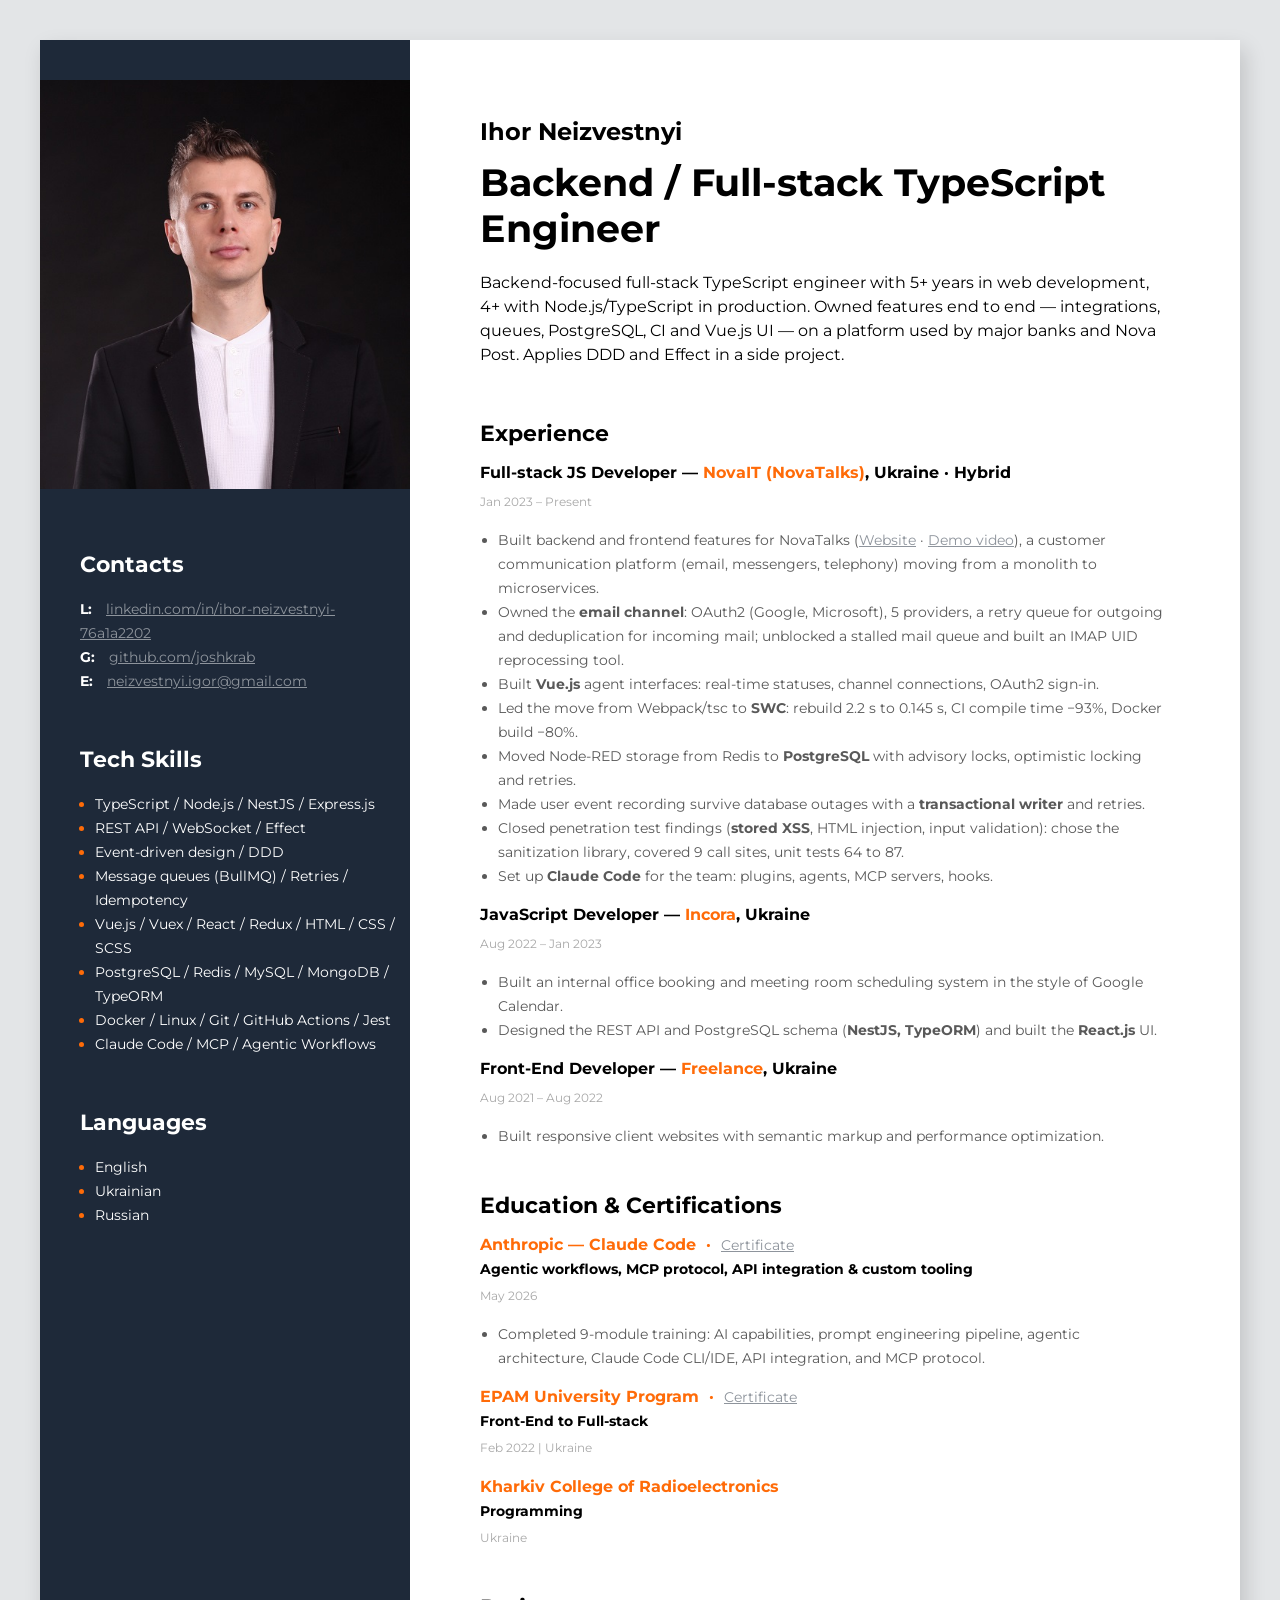
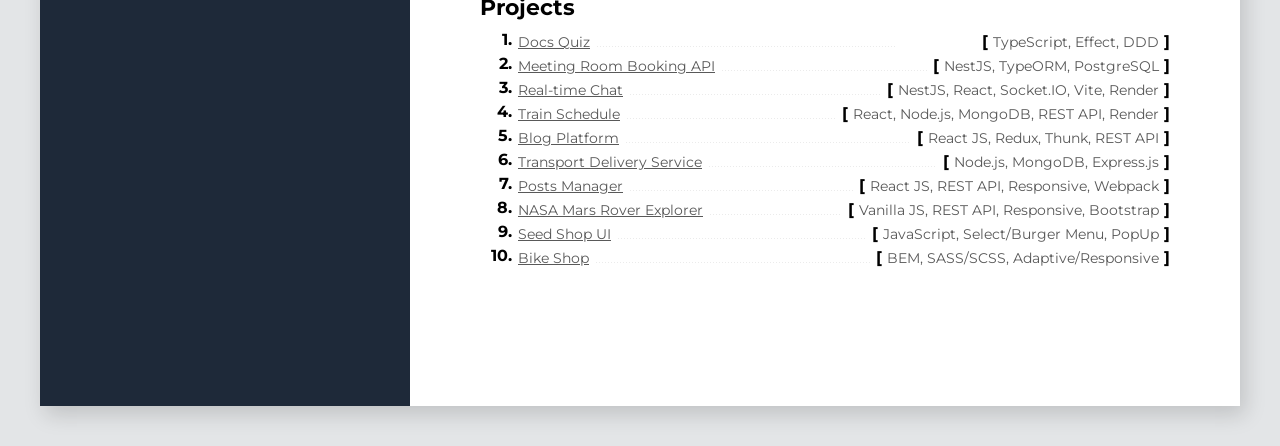
==== index.html @ ac659b7c "nov26" ====
<!DOCTYPE html>
<html lang="en">

<head>
  <meta http-equiv="Permissions-Policy" content="interest-cohort=()" />
  <meta charset="UTF-8" />
  <meta name="viewport" content="width=device-width, initial-scale=1.0" />
  <title>Ihor_Neizvestnyi_CV</title>
  <link rel="stylesheet" href="./css/style.css" />
  <link href="https://fonts.googleapis.com/css2?family=Montserrat:wght@400;700&display=swap" rel="stylesheet" />
</head>

<body>
  <!-- Main container -->
  <div class="wrapper">
    <aside class="sidebar">
      <img src="./img/03.JPG" alt="My Photo" class="photo" />

      <!-- Contacts container -->
      <div class="contacts">
        <h3 class="contacts-title">Contacts</h3>
        <div>
          <span class="contacts-letters">L:</span>
          <a target="_blank" class="contacts-link"
            href="https://www.linkedin.com/in/ihor-neizvestnyi-76a1a2202/">linkedin.com/in/ihor-neizvestnyi-76a1a2202</a>
        </div>
        <div>
          <span class="contacts-letters">G:</span>
          <a target="_blank" class="contacts-link" href="https://github.com/joshkrab">github.com/joshkrab</a>
        </div>
        <div>
          <span class="contacts-letters">E:</span>
          <a target="_blank" class="contacts-link"
            href="mailto:neizvestnyi.igor@gmail.com">neizvestnyi.igor@gmail.com</a>
        </div>
      </div>

      <!-- Tech skills container (screen). Keep in sync with .print-skills below -->
      <div class="tech-skills">
        <h3 class="tech-skills-title">Tech Skills</h3>

        <ul class="tech-skills-list">
          <li class="tech-skills-item">
            <span class="tech-skills-words">TypeScript / Node.js / NestJS / Express.js</span>
          </li>

          <li class="tech-skills-item">
            <span class="tech-skills-words">REST API / WebSocket / Effect</span>
          </li>

          <li class="tech-skills-item">
            <span class="tech-skills-words">Event-driven design / DDD</span>
          </li>

          <li class="tech-skills-item">
            <span class="tech-skills-words">Message queues (BullMQ) / Retries / Idempotency</span>
          </li>

          <li class="tech-skills-item">
            <span class="tech-skills-words">Vue.js / Vuex / React / Redux / HTML / CSS / SCSS</span>
          </li>

          <li class="tech-skills-item">
            <span class="tech-skills-words">PostgreSQL / Redis / MySQL / MongoDB / TypeORM</span>
          </li>

          <li class="tech-skills-item">
            <span class="tech-skills-words">Docker / Linux / Git / GitHub Actions / Jest</span>
          </li>

          <li class="tech-skills-item">
            <span class="tech-skills-words">Claude Code / MCP / Agentic Workflows</span>
          </li>

        </ul>
      </div>

      <!-- Languages container -->
      <div class="soft-skills languages">
        <h3 class="soft-skills-title">Languages</h3>
        <ul>
          <li class="soft-skills-item">
            <span class="soft-skills-words">English</span>
          </li>

          <li class="soft-skills-item">
            <span class="soft-skills-words">Ukrainian</span>
          </li>

          <li class="soft-skills-item">
            <span class="soft-skills-words">Russian</span>
          </li>
        </ul>
      </div>
    </aside>

    <!-- About me container -->
    <div class="about-me">
      <!-- Main info -->
      <div class="info-conteiner">
        <h1 class="profession">Ihor Neizvestnyi</h1>
        <h2 class="name">Backend / Full-stack TypeScript Engineer</h2>

        <p class="description">
          Backend-focused full-stack TypeScript engineer with 5+ years in web development, 4+ with Node.js/TypeScript in production. Owned
          features end to end — integrations, queues, PostgreSQL, CI and Vue.js UI — on a platform used by major banks
          and Nova Post. Applies DDD and Effect in a side project.
        </p>
      </div>

      <!-- Skills: shown only in print/PDF. Keep in sync with sidebar Tech Skills -->
      <div class="print-skills">
        <h3 class="about-me-title">Skills</h3>
        <ul>
          <li><b>Backend:</b> TypeScript, Node.js, NestJS, Express.js, REST API, WebSocket, Effect</li>
          <li><b>Architecture:</b> event-driven design, message queues (BullMQ), retries, idempotency, DDD</li>
          <li><b>Frontend:</b> Vue.js, Vuex, React, Redux, HTML, CSS/SCSS</li>
          <li><b>Data:</b> PostgreSQL, Redis, MySQL, MongoDB, TypeORM</li>
          <li><b>DevOps &amp; Testing:</b> Docker, Linux, Git, GitHub Actions, Jest</li>
          <li><b>AI:</b> Claude Code, MCP, agentic workflows</li>
        </ul>
      </div>

      <!-- Work Experience -->
      <div class="experience-container">
        <h3 class="about-me-title">Experience</h3>

        <!-- NovaIT -->
        <div>
          <h4 class="profession-title">
            Full-stack JS Developer —
            <span class="prof-company">NovaIT (NovaTalks)</span>, Ukraine · Hybrid
          </h4>
          <span class="profession-time">Jan 2023 – Present</span>
          <ul class="profession-duties">
            <li class="profession-duties-item">
              Built backend and frontend features for NovaTalks
              (<a target="_blank" class="contacts-link" href="https://novatalks.com.ua/en/">Website</a> ·
              <a target="_blank" class="contacts-link" href="https://www.youtube.com/watch?v=xKpagvqNohA">Demo video</a>),
              a customer communication platform (email, messengers, telephony) moving from a monolith to microservices.
            </li>
            <li class="profession-duties-item">
              Owned the <b>email channel</b>: OAuth2 (Google, Microsoft), 5 providers, a retry queue for outgoing and deduplication for incoming mail; unblocked a stalled mail queue and built an IMAP UID reprocessing tool.
            </li>
            <li class="profession-duties-item">
              Built <b>Vue.js</b> agent interfaces: real-time statuses, channel connections, OAuth2 sign-in.
            </li>
            <li class="profession-duties-item">
              Led the move from Webpack/tsc to <b>SWC</b>: rebuild 2.2 s to 0.145 s, CI compile time −93%, Docker build −80%.
            </li>
            <li class="profession-duties-item">
              Moved Node-RED storage from Redis to <b>PostgreSQL</b> with advisory locks, optimistic locking and retries.
            </li>
            <li class="profession-duties-item">
              Made user event recording survive database outages with a <b>transactional writer</b> and retries.
            </li>
            <li class="profession-duties-item">
              Closed penetration test findings (<b>stored XSS</b>, HTML injection, input validation): chose the sanitization library, covered 9 call sites, unit tests 64 to 87.
            </li>
            <li class="profession-duties-item">
              Set up <b>Claude Code</b> for the team: plugins, agents, MCP servers, hooks.
            </li>
          </ul>
        </div>

        <!-- Incora -->
        <div>
          <h4 class="profession-title">
            JavaScript Developer —
            <span class="prof-company">Incora</span>, Ukraine
          </h4>
          <span class="profession-time">Aug 2022 – Jan 2023</span>
          <ul class="profession-duties">
            <li class="profession-duties-item">
              Built an internal office booking and meeting room scheduling system in the style of Google Calendar.
            </li>
            <li class="profession-duties-item">
              Designed the REST API and PostgreSQL schema (<b>NestJS, TypeORM</b>) and built the <b>React.js</b> UI.
            </li>
          </ul>
        </div>

        <!-- Freelance -->
        <div>
          <h4 class="profession-title">
            Front-End Developer —
            <span class="prof-company">Freelance</span>, Ukraine
          </h4>
          <span class="profession-time">Aug 2021 – Aug 2022</span>
          <ul class="profession-duties">
            <li class="profession-duties-item">
              Built responsive client websites with semantic markup and performance optimization.
            </li>
          </ul>
        </div>
      </div>

      <!-- Education -->
      <div class="education-container">
        <h3 class="about-me-title ed-title">Education & Certifications</h3>

        <div class="edu-entry">
        <p class="university">
          Anthropic — Claude Code &nbsp;·&nbsp;
          <a target="_blank" class="contacts-link" href="https://verify.skilljar.com/c/oodo7kr6558k">Certificate</a>
        </p>
        <p class="study-profession">Agentic workflows, MCP protocol, API integration & custom tooling</p>
        <span class="profession-time">May 2026</span>
        <ul class="profession-duties">
          <li class="profession-duties-item">
            Completed 9-module training: AI capabilities, prompt engineering pipeline, agentic architecture, Claude
            Code
            CLI/IDE, API integration, and MCP protocol.
          </li>
        </ul>
        </div>

        <div class="edu-entry">
        <p class="university">
          EPAM University Program &nbsp;·&nbsp;
          <a target="_blank" class="contacts-link"
            href="https://www.linkedin.com/in/ihor-neizvestnyi-76a1a2202/overlay/Education/786078848/treasury/?profileId=ACoAADOkJ8IBAlka952sf1YDm9G2X_8VX7Xbnp8">Certificate</a>
        </p>
        <p class="study-profession">Front-End to Full-stack</p>
        <span class="profession-time">Feb 2022
          <span class="profession-divider">|</span> Ukraine
        </span>
        </div>

        <div class="edu-entry">
        <p class="university">Kharkiv College of Radioelectronics</p>
        <p class="study-profession">Programming</p>
        <span class="profession-time">Ukraine</span>
        </div>
      </div>

      <!-- Projects container -->
      <div class="projects-container">
        <h3 class="about-me-title">Projects</h3>
        <ol>

          <!-- Site + PDF -->
          <li class="projects-item">
            <a target="_blank" class="projects-link" href="https://gitlab.com/satorio/public/quiz">Docs Quiz</a>
            <span class="dots">....................................................................................................</span>
            <span>
              <b>[</b>
              <span class="tech-name">TypeScript, Effect, DDD</span>
              <b>]</b>
            </span>
          </li>

          <li class="projects-item">
            <a target="_blank" class="projects-link" href="https://github.com/joshkrab/nest-typeorm-pg">Meeting Room Booking API</a>
            <span class="dots">....................................................................................................</span>
            <span>
              <b>[</b>
              <span class="tech-name">NestJS, TypeORM, PostgreSQL</span>
              <b>]</b>
            </span>
          </li>

          <li class="projects-item">
            <a target="_blank" class="projects-link" href="https://joshkrab.github.io/ws-client/">Real-time Chat</a>
            <span class="dots">....................................................................................................</span>
            <span>
              <b>[</b>
              <span class="tech-name">NestJS, React, Socket.IO, Vite, Render</span>
              <b>]</b>
            </span>
          </li>

          <li class="projects-item">
            <a target="_blank" class="projects-link" href="https://joshkrab.github.io/trains-client/">Train Schedule</a>
            <span class="dots">....................................................................................................</span>
            <span>
              <b>[</b>
              <span class="tech-name">React, Node.js, MongoDB, REST API, Render</span>
              <b>]</b>
            </span>
          </li>

          <li class="projects-item">
            <a target="_blank" class="projects-link" href="https://joshkrab.github.io/incora-test">Blog Platform</a>
            <span class="dots">....................................................................................................</span>
            <span>
              <b>[</b>
              <span class="tech-name">React JS, Redux, Thunk, REST API</span>
              <b>]</b>
            </span>
          </li>

          <!-- Site only: class "screen-only" hides an item in PDF -->
          <li class="projects-item screen-only">
            <a target="_blank" class="projects-link" href="https://gitlab.com/neizvestnyi.igor/nodejs_hw2.git">Transport Delivery Service</a>
            <span class="dots">....................................................................................................</span>
            <span>
              <b>[</b>
              <span class="tech-name">Node.js, MongoDB, Express.js</span>
              <b>]</b>
            </span>
          </li>

          <li class="projects-item screen-only">
            <a target="_blank" class="projects-link" href="https://joshkrab.github.io/react-components/">Posts Manager</a>
            <span class="dots">....................................................................................................</span>
            <span>
              <b>[</b>
              <span class="tech-name">React JS, REST API, Responsive, Webpack</span>
              <b>]</b>
            </span>
          </li>

          <li class="projects-item screen-only">
            <a target="_blank" class="projects-link" href="https://joshkrab.github.io/test_softwarenetic/">NASA Mars Rover Explorer</a>
            <span class="dots">....................................................................................................</span>
            <span>
              <b>[</b>
              <span class="tech-name">Vanilla JS, REST API, Responsive, Bootstrap</span>
              <b>]</b>
            </span>
          </li>

          <li class="projects-item screen-only">
            <a target="_blank" class="projects-link" href="https://joshkrab.github.io/test_sb/">Seed Shop UI</a>
            <span class="dots">....................................................................................................</span>
            <span>
              <b>[</b>
              <span class="tech-name">JavaScript, Select/Burger Menu, PopUp</span>
              <b>]</b>
            </span>
          </li>

          <li class="projects-item screen-only">
            <a target="_blank" class="projects-link" href="https://joshkrab.github.io/Responsive-adaptive/">Bike Shop</a>
            <span class="dots">....................................................................................................</span>
            <span>
              <b>[</b>
              <span class="tech-name">BEM, SASS/SCSS, Adaptive/Responsive</span>
              <b>]</b>
            </span>
          </li>

          <!-- Hidden: remove the comment around an item to show it -->
          <!-- <li class="projects-item">
            <a target="_blank" class="projects-link" href="https://joshkrab.github.io/deposit/">Deposit Calculator</a>
            <span class="dots">....................................................................................................</span>
            <span>
              <b>[</b>
              <span class="tech-name">JavaScript, ES6+</span>
              <b>]</b>
            </span>
          </li> -->
          <!-- <li class="projects-item">
            <a target="_blank" class="projects-link" href="https://joshkrab.github.io/rockPaperScissors/">Rock Paper Scissors Game</a>
            <span class="dots">....................................................................................................</span>
            <span>
              <b>[</b>
              <span class="tech-name">JavaScript, ES6+</span>
              <b>]</b>
            </span>
          </li> -->
          <!-- <li class="projects-item">
            <a target="_blank" class="projects-link" href="https://joshkrab.github.io/BEM-Prepros-Scss/">Creative Agency Website</a>
            <span class="dots">....................................................................................................</span>
            <span>
              <b>[</b>
              <span class="tech-name">BEM, SASS/SCSS, jQuery</span>
              <b>]</b>
            </span>
          </li> -->
          <!-- <li class="projects-item">
            <a target="_blank" class="projects-link" href="https://joshkrab.github.io/Store-html-css/">Online Store Layout</a>
            <span class="dots">....................................................................................................</span>
            <span>
              <b>[</b>
              <span class="tech-name">HTML5, CSS3</span>
              <b>]</b>
            </span>
          </li> -->
          <!-- <li class="projects-item">
            <a target="_blank" class="projects-link" href="https://joshkrab.github.io/Video-Audio/">Video &amp; Audio Player</a>
            <span class="dots">....................................................................................................</span>
            <span>
              <b>[</b>
              <span class="tech-name">HTML5 Video &amp; Audio API</span>
              <b>]</b>
            </span>
          </li> -->
          <!-- <li class="projects-item">
            <a target="_blank" class="projects-link" href="https://joshkrab.github.io/Grid-only/">CSS Grid Layout</a>
            <span class="dots">....................................................................................................</span>
            <span>
              <b>[</b>
              <span class="tech-name">CSS Grid</span>
              <b>]</b>
            </span>
          </li> -->
        </ol>
      </div>

    </div>
  </div>
</body>

</html>
---- css/style.css ----
* {
  padding: 0;
  margin: 0;
  box-sizing: border-box;
}

body {
  background: #e3e5e7;
  padding-top: 40px;
  padding-bottom: 40px;
  padding-left: 20px;
  padding-right: 20px;
  font-family: Montserrat;
}

.wrapper {
  background: #ffffff;
  display: flex;
  max-width: 1200px;
  margin: 0 auto;
  box-shadow: 5px 9px 20px rgba(0, 0, 0, 0.15);
}

.sidebar {
  background: #1e2939;
  width: 370px;
  padding-top: 40px;
  padding-bottom: 40px;
}

.photo {
  width: 370px;
}

.about-me {
  padding-left: 70px;
  padding-right: 70px;
  padding-top: 80px;
  padding-bottom: 90px;
}

.contacts {
  margin-left: 40px;
  margin-right: 40px;
  margin-top: 60px;
}

.contacts-title {
  font-size: 22px;
  font-weight: 700;
  line-height: 24px;
  color: #ffffff;
  margin-bottom: 20px;
}

.contacts-link {
  font-size: 14px;
  font-weight: 400;
  line-height: 24px;
  color: #8e949c;
}

.contacts-link:hover {
  color: rgb(255, 107, 8, 0.7);
}

.contacts-letters {
  font-size: 14px;
  font-weight: 700;
  line-height: 24px;
  color: #ffffff;
  margin-right: 10px;
}

.tech-skills-title {
  font-size: 22px;
  font-weight: 700;
  line-height: 24px;
  color: #fff;
  margin-bottom: 20px;
}

.tech-skills {
  margin-top: 55px;
  margin-left: 40px;
}

.tech-skills-list {
  font-size: 14px;
}

.tech-skills-item {
  font-size: 14px;
  font-weight: 400;
  line-height: 24px;
  color: #ff6b08;
  margin-left: 15px;
}

.tech-skills-words {
  color: #fff;
}

.soft-skills {
  margin-top: 55px;
  margin-left: 40px;
}

.soft-skills-title {
  font-size: 22px;
  font-weight: 700;
  line-height: 24px;
  color: #fff;
  margin-bottom: 20px;
}

.soft-skills-item {
  font-size: 14px;
  font-weight: 400;
  line-height: 24px;
  color: #ff6b08;
  margin-left: 15px;
}

.soft-skills-words {
  color: #fff;
}

.profession {
  font-size: 1.5em;
  font-weight: 700;
  font-style: normal;
  letter-spacing: normal;
  line-height: 24px;
}

.name {
  font-size: 38px;
  font-weight: 700;
  font-style: normal;
  letter-spacing: normal;
  line-height: 1.2;
  margin: 16px 0 20px;
}

.description {
  font-size: 16px;
  font-weight: 400;
  font-style: normal;
  letter-spacing: normal;
  line-height: 24px;
}

.info-conteiner {
  margin-bottom: 55px;
}

.about-me-title {
  font-size: 22px;
  font-weight: 700;
  font-style: normal;
  letter-spacing: normal;
  line-height: 24px;
  margin-bottom: 10px;
}

.projects-link {
  color: #595959;
  font-size: 14px;
  font-weight: 400;
  font-style: normal;
  letter-spacing: normal;
  line-height: 24px;
}

.projects-link:hover {
  color: #ff6b08;
}

.tech-name {
  color: #595959;
  font-size: 14px;
  font-weight: 400;
  font-style: normal;
  letter-spacing: normal;
  line-height: 24px;
}

.dots {
  color: #d6d6d6;
  font-weight: 100;
}

.projects-item {
  font-weight: 700;
  margin-left: 18px;
}

.projects-container {
  margin-bottom: 46px;
  /* padding: 0px 0px 0px 14px; */
}

.projects-container ol {
  padding: 0px 0px 0px 20px;
}

/* Опыт работы */
.profession-title {
  font-size: 16px;
  font-weight: 700;
  font-style: normal;
  letter-spacing: normal;
  line-height: 24px;
  margin-top: 15px;
  margin-bottom: 5px;
}

.prof-company {
  color: #ff6b08;
}

.profession-time {
  color: #a8a8a8;
  font-size: 12px;
  font-weight: 400;
  font-style: normal;
  letter-spacing: normal;
  line-height: 24px;
  margin-bottom: 14px;
}

.profession-divider {
  color: #a8a8a8;
}

.profession-duties {
  margin-top: 14px;
  padding: 0px 0px 0px 18px;
}

.profession-duties-item {
  color: #595959;
  font-size: 14px;
  font-weight: 400;
  font-style: normal;
  letter-spacing: normal;
  line-height: 24px;
}

.education-container {
  font-size: 22px;
  font-weight: 700;
  font-style: normal;
  letter-spacing: normal;
  line-height: 24px;
  margin: 0px 0px 46px 0px;
}

.university {
  color: #ff6b08;
  font-family: Montserrat;
  font-size: 16px;
  font-weight: 700;
  font-style: normal;
  letter-spacing: normal;
  line-height: 24px;
  margin-top: 15px;
  margin-bottom: 0px;
}

.study-profession {
  font-size: 14px;
  font-weight: 700;
  font-style: normal;
  letter-spacing: normal;
  line-height: 24px;
}

@media screen and (max-width: 1180px) {
  body {
    padding: 20px;
  }

  .projects-item {
    margin: 0px 0px 10px 0px;
  }

  .sidebar {
    width: 300px;
    box-sizing: border-box;
  }

  .photo {
    width: 300px;
  }

  .about-me {
    padding: 50px 70px;
  }

  .info-conteiner {
    margin-bottom: 35px;
  }
}

@media screen and (max-width: 1090px) {
  body {
    padding: 20px;
  }

  .dots {
    display: none;
  }
  .projects-link {
    display: block;
  }

  .about-me {
    padding: 50px;
  }

  .name {
    font-size: 35px;
    line-height: 1.2;
  }
}

@media screen and (max-width: 768px) {
  .contacts-title,
  .tech-skills-title,
  .soft-skills-title {
    font-size: 16px;
    font-weight: 700;
    line-height: 18px;
    color: #ffffff;
    margin-bottom: 14px;
  }

  .contacts-letters {
    display: none;
  }

  .contacts-link {
    font-size: 12px;
    font-weight: 400;
    line-height: 16px;
    color: #8e949c;
  }

  .name,
  .about-me-title {
    font-size: 20px;
    line-height: 35px;
    margin: 0px 0px 10px 0px;
  }

  .profession-title {
    font-size: 14px;
    line-height: 18px;
    margin-top: 10px;
    margin-bottom: 5px;
  }

  .profession-time {
    font-size: 10px;
    line-height: 18px;
    margin-bottom: 10px;
  }

  .about-me {
    padding: 10px 20px 20px 20px;
  }

  .sidebar {
    width: 220px;
    padding: 0;
  }

  .photo {
    width: 220px;
  }

  .contacts {
    margin: 16px;
  }

  .soft-skills,
  .tech-skills {
    margin: 20px;
  }

  .projects-container,
  .profession-duties {
    margin-bottom: 30px;
    padding: 0px 0px 0px 14px;
  }

  .projects-link {
    font-size: 12px;
    line-height: 18px;
  }

  .projects-item b {
    display: none;
  }

  .tech-name {
    font-size: 8px;
    line-height: 14px;
  }

  .description,
  .profession-duties-item {
    font-size: 12px;
    font-weight: 400;
    font-style: normal;
    letter-spacing: normal;
    line-height: 20px;
  }
}

@media screen and (max-width: 427px) {
  .about-me {
    padding: 20px 20px 20px 20px;
  }
  .wrapper {
    display: block;
  }

  .sidebar {
    width: 100%;
    text-align: center;
    padding: 0px 0px 20px 0px;
  }

  .photo {
    width: 100%;
  }

  .tech-skills-list,
  .soft-skills ul {
    width: 170px;
    margin: 0 auto;
    text-align: left;
  }

  .projects-container {
    padding: 0;
    padding: 0px 0px 0px 16%;
  }

  .description,
  .profession-duties-item {
    text-align: justify;
  }

  .profession,
  .name {
    text-align: center;
  }

  .profession-time,
  .study-profession {
    line-height: 10px;
    padding: 0px 0px 0px 0px;
    margin: 0px 0px 0px 0px;
  }

  .university {
    font-size: 12px;
  }

  .tech-skills-title,
  .soft-skills-title {
    /* text-align: left; */
    padding: 0px 0px 0px 0px;
  }

  /* .education-container {
    text-align: center;
  } */
}

.experience-container {
  margin-bottom: 46px;
}

.product-line {
  margin-top: 6px;
}

/* Projects on wide screens: dots fill the gap, tech list stays on the right.
   Works for any number of items (toggle items by commenting them in HTML). */
@media screen and (min-width: 1091px) {
  .projects-container ol {
    list-style: none;
    counter-reset: projects;
  }

  .projects-item {
    display: flex;
    align-items: baseline;
    gap: 6px;
    position: relative;
    counter-increment: projects;
  }

  .projects-item::before {
    content: counter(projects) ".";
    position: absolute;
    left: -30px;
    width: 24px;
    text-align: right;
  }

  .projects-link {
    flex: 0 0 auto;
    white-space: nowrap;
  }



  /* let the main column shrink to the wrapper instead of growing with the row */
  .about-me {
    min-width: 0;
  }

  .dots {
    flex: 1 1 24px;
    min-width: 24px;
    overflow: hidden;
    white-space: nowrap;
    contain: inline-size;
  }

  .projects-item > span:last-child {
    flex: 0 0 auto;
    white-space: nowrap;
  }
}

/* Print-only skills block (hidden on screen) */
.print-skills {
  display: none;
}

/* =========================================================
   PRINT / PDF: single column, A4
   Same HTML, blocks reordered for correct text order
   ========================================================= */
@page {
  size: A4;
  margin: 12mm 14mm;
}

@media print {
  :root {
    --accent: #1f3a5f;
    --muted: #555555;
    --link: #2456c9;
  }

  body {
    background: #ffffff;
    padding: 0;
    font-family: Arial, Helvetica, sans-serif;
    font-size: 10.5pt;
    line-height: 1.45;
    color: #000000;
  }

  /* one grid, sidebar and main dissolved into it */
  .wrapper {
    display: grid;
    grid-template-columns: 1fr auto;
    column-gap: 20px;
    max-width: none;
    margin: 0;
    box-shadow: none;
    background: #ffffff;
    border-top: 6px solid var(--accent);
    padding-top: 14px;
    -webkit-print-color-adjust: exact;
    print-color-adjust: exact;
  }

  .sidebar,
  .about-me,
  .info-conteiner {
    display: contents;
  }

  /* order = reading order */
  .profession          { order: 1; grid-column: 1; grid-row: 1; }
  .name                { order: 2; grid-column: 1; grid-row: 2; }
  .contacts            { order: 3; grid-column: 1; grid-row: 3; }
  .photo               { order: 4; grid-column: 2; grid-row: 1 / span 3; }
  .description         { order: 5; grid-column: 1 / -1; grid-row: 4; }
  .print-skills        { display: block; order: 6; grid-column: 1 / -1; grid-row: 5; }
  .tech-skills         { display: none; }
  .experience-container{ order: 7; grid-column: 1 / -1; grid-row: 6; }
  .projects-container  { order: 8; grid-column: 1 / -1; grid-row: 7; }
  .education-container { order: 9; grid-column: 1 / -1; grid-row: 8; }
  .languages           { order: 10; grid-column: 1 / -1; grid-row: 9; }
  .soft-skills:not(.languages) { display: none; }

  /* ---- header ---- */
  .photo {
    width: 84px;
    height: 84px;
    border-radius: 50%;
    object-fit: cover;
    align-self: start;
  }

  .profession {
    font-family: Montserrat, Arial, sans-serif;
    font-size: 20pt;
    line-height: 1.2;
    color: var(--accent);
  }

  .name {
    font-size: 12pt;
    font-weight: 400;
    line-height: 1.3;
    color: var(--muted);
    margin: 2px 0 0;
  }

  .contacts {
    margin: 6px 0 0;
    font-size: 9pt;
  }

  .contacts-title,
  .contacts-letters {
    display: none;
  }

  .contacts > div {
    display: inline;
  }

  .contacts > div + div::before {
    content: "|";
    color: var(--muted);
    margin: 0 6px;
  }

  .contacts-link,
  .projects-link {
    font-size: inherit;
    line-height: inherit;
    color: var(--link);
    text-decoration: none;
    white-space: nowrap;
  }

  .description {
    font-size: 10.5pt;
    line-height: 1.45;
    margin-top: 10px;
  }

  /* ---- section titles ---- */
  .tech-skills-title,
  .soft-skills-title,
  .about-me-title {
    font-family: Montserrat, Arial, sans-serif;
    font-size: 11.5pt;
    font-weight: 700;
    line-height: 1.3;
    text-transform: uppercase;
    letter-spacing: 0.04em;
    color: var(--accent);
    border-bottom: 2px solid var(--accent);
    padding-bottom: 2px;
    margin: 0 0 8px;
    break-after: avoid;
    page-break-after: avoid;
  }

  .print-skills,
  .languages,
  .experience-container,
  .projects-container,
  .education-container {
    margin: 20px 0 0;
    padding: 0;
  }

  /* ---- skills: labeled lines ---- */
  .print-skills ul {
    list-style: none;
    padding: 0;
    margin: 0;
  }

  .print-skills li {
    font-size: 10.5pt;
    line-height: 1.45;
  }

  /* ---- languages: one flowing line ---- */
  .languages ul {
    list-style: none;
    padding: 0;
    width: auto;
    margin: 0;
    text-align: left;
  }

  .soft-skills-item {
    display: inline;
    margin: 0;
    font-size: 10.5pt;
    line-height: 1.45;
    color: #000000;
  }

  .soft-skills-item + .soft-skills-item::before {
    content: "·";
    color: var(--muted);
    margin: 0 6px;
  }

  .soft-skills-words {
    color: #000000;
  }

  /* ---- experience ---- */
  .experience-container > div {
    display: grid;
    grid-template-columns: 1fr auto;
    column-gap: 12px;
    margin-top: 10px;
  }

  .experience-container > div > * {
    grid-column: 1 / -1;
  }

  .experience-container > div > .profession-title {
    grid-column: 1;
  }

  .experience-container > div > span.profession-time {
    grid-column: 2;
    grid-row: 1;
    align-self: baseline;
    text-align: right;
    font-size: 10.5pt;
  }

  .profession-title {
    font-size: 10.5pt;
    line-height: 1.45;
    margin: 0;
    break-after: avoid;
    page-break-after: avoid;
  }

  .prof-company {
    color: var(--accent);
  }

  .profession-time,
  .profession-divider {
    font-size: 10pt;
    line-height: 1.45;
    font-style: italic;
    color: var(--muted);
    margin: 0;
  }

  .profession-duties {
    margin: 4px 0 0;
    padding: 0 0 0 18px;
  }

  .profession-duties-item {
    font-size: 10.5pt;
    line-height: 1.45;
    color: #000000;
    margin-bottom: 2px;
    text-align: left;
    break-inside: avoid;
    page-break-inside: avoid;
  }

  /* ---- projects ---- */
  .projects-container ol {
    list-style: disc;
    padding: 0 0 0 18px;
  }

  .projects-item {
    font-weight: 400;
    margin: 0 0 2px;
    break-inside: avoid;
    page-break-inside: avoid;
  }

  .projects-link {
    display: inline;
  }

  .dots,
  .screen-only {
    display: none;
  }

  .projects-item b {
    display: none;
  }

  .tech-name::before {
    content: "— ";
  }

  .tech-name {
    font-size: 10.5pt;
    line-height: 1.45;
    color: #000000;
  }

  /* ---- education ---- */
  .university {
    font-family: Arial, Helvetica, sans-serif;
    font-size: 10.5pt;
    line-height: 1.45;
    color: #000000;
    margin: 10px 0 0;
    break-after: avoid;
    page-break-after: avoid;
  }


  .study-profession {
    font-size: 10.5pt;
    font-weight: 400;
    font-style: italic;
    line-height: 1.45;
    color: var(--muted);
  }

  .product-line {
    margin-top: 2px;
  }

  /* keep short sections and education entries on one page
     (Safari ignores break-after on headings in this layout) */
  .projects-container,
  .languages,
  .edu-entry {
    break-inside: avoid;
    page-break-inside: avoid;
  }

  /* education: dates inline after the program line (right-aligned dates
     get detached by some parsers when nothing wide sits below them) */
  .edu-entry {
    margin-top: 10px;
  }

  .ed-title + .edu-entry {
    margin-top: 0;
  }

  .edu-entry > .university {
    margin: 0;
  }

  .edu-entry > .study-profession {
    display: inline;
  }

  .edu-entry > .profession-time {
    display: inline;
    font-size: 10.5pt;
  }

  .edu-entry > .study-profession + .profession-time::before {
    content: " · ";
    font-style: normal;
  }
}
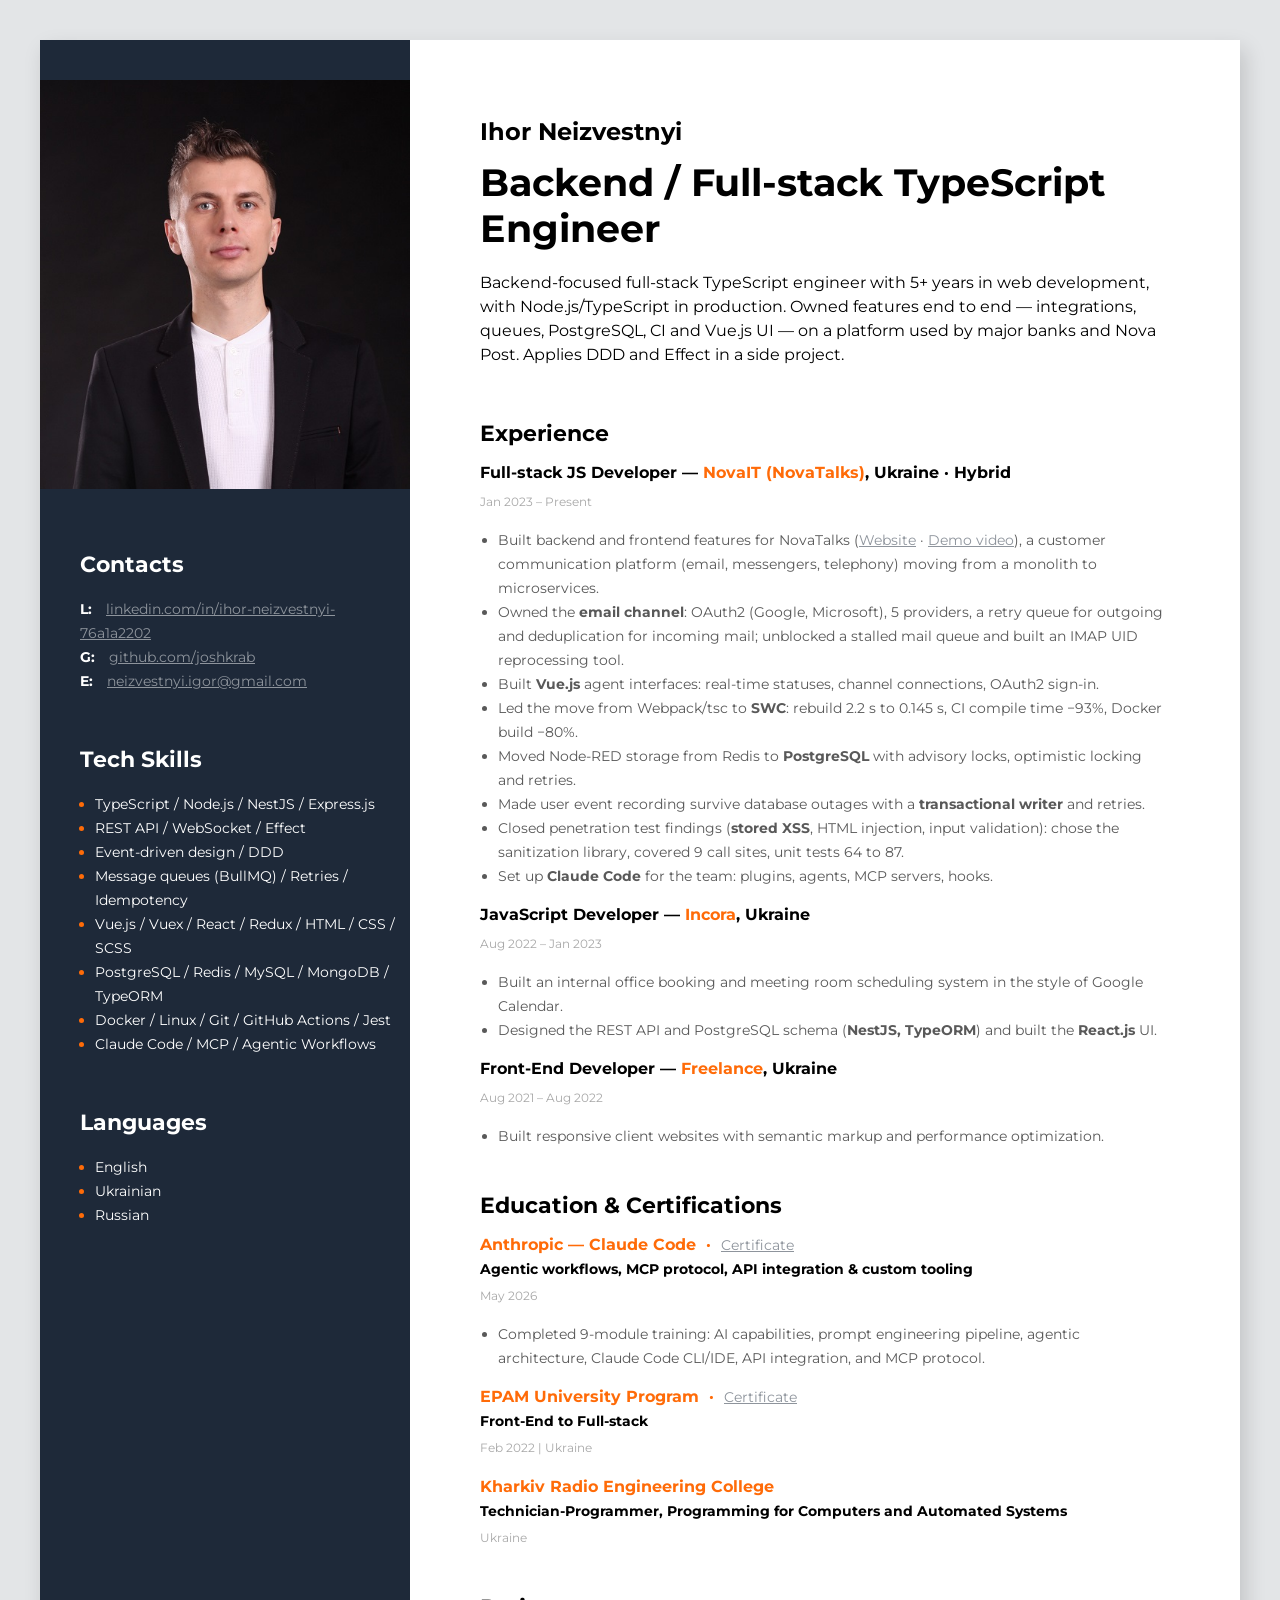
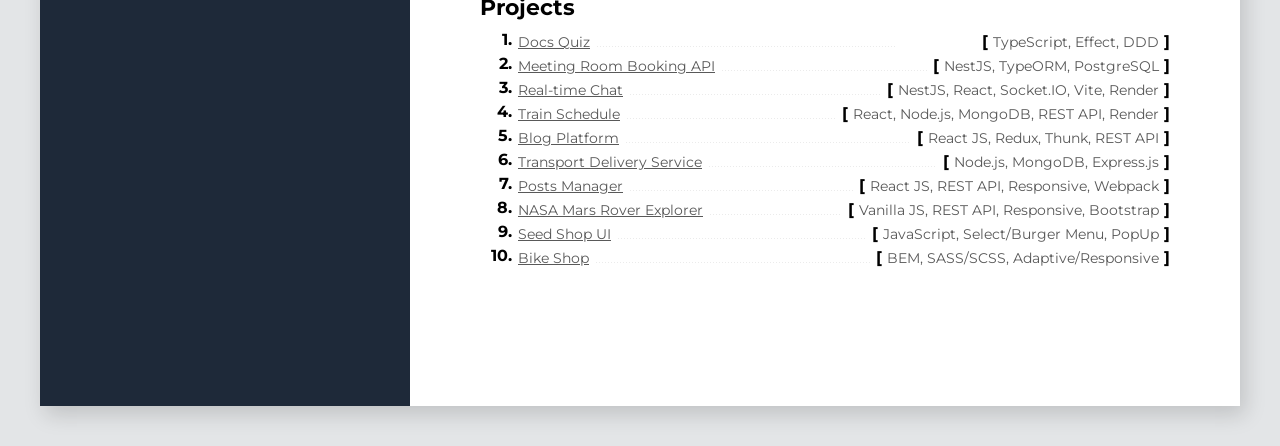
==== commit 1033da98: "14nov26" ====
--- a/index.html
+++ b/index.html
@@ -102,7 +102,8 @@
         <h2 class="name">Backend / Full-stack TypeScript Engineer</h2>
 
         <p class="description">
-          Backend-focused full-stack TypeScript engineer with 5+ years in web development, 4+ with Node.js/TypeScript in production. Owned
+          Backend-focused full-stack TypeScript engineer with 5+ years in web development, with Node.js/TypeScript in
+          production. Owned
           features end to end — integrations, queues, PostgreSQL, CI and Vue.js UI — on a platform used by major banks
           and Nova Post. Applies DDD and Effect in a side project.
         </p>
@@ -136,26 +137,31 @@
             <li class="profession-duties-item">
               Built backend and frontend features for NovaTalks
               (<a target="_blank" class="contacts-link" href="https://novatalks.com.ua/en/">Website</a> ·
-              <a target="_blank" class="contacts-link" href="https://www.youtube.com/watch?v=xKpagvqNohA">Demo video</a>),
+              <a target="_blank" class="contacts-link" href="https://www.youtube.com/watch?v=xKpagvqNohA">Demo
+                video</a>),
               a customer communication platform (email, messengers, telephony) moving from a monolith to microservices.
             </li>
             <li class="profession-duties-item">
-              Owned the <b>email channel</b>: OAuth2 (Google, Microsoft), 5 providers, a retry queue for outgoing and deduplication for incoming mail; unblocked a stalled mail queue and built an IMAP UID reprocessing tool.
+              Owned the <b>email channel</b>: OAuth2 (Google, Microsoft), 5 providers, a retry queue for outgoing and
+              deduplication for incoming mail; unblocked a stalled mail queue and built an IMAP UID reprocessing tool.
             </li>
             <li class="profession-duties-item">
               Built <b>Vue.js</b> agent interfaces: real-time statuses, channel connections, OAuth2 sign-in.
             </li>
             <li class="profession-duties-item">
-              Led the move from Webpack/tsc to <b>SWC</b>: rebuild 2.2 s to 0.145 s, CI compile time −93%, Docker build −80%.
-            </li>
-            <li class="profession-duties-item">
-              Moved Node-RED storage from Redis to <b>PostgreSQL</b> with advisory locks, optimistic locking and retries.
+              Led the move from Webpack/tsc to <b>SWC</b>: rebuild 2.2 s to 0.145 s, CI compile time −93%, Docker build
+              −80%.
+            </li>
+            <li class="profession-duties-item">
+              Moved Node-RED storage from Redis to <b>PostgreSQL</b> with advisory locks, optimistic locking and
+              retries.
             </li>
             <li class="profession-duties-item">
               Made user event recording survive database outages with a <b>transactional writer</b> and retries.
             </li>
             <li class="profession-duties-item">
-              Closed penetration test findings (<b>stored XSS</b>, HTML injection, input validation): chose the sanitization library, covered 9 call sites, unit tests 64 to 87.
+              Closed penetration test findings (<b>stored XSS</b>, HTML injection, input validation): chose the
+              sanitization library, covered 9 call sites, unit tests 64 to 87.
             </li>
             <li class="profession-duties-item">
               Set up <b>Claude Code</b> for the team: plugins, agents, MCP servers, hooks.
@@ -200,37 +206,37 @@
         <h3 class="about-me-title ed-title">Education & Certifications</h3>
 
         <div class="edu-entry">
-        <p class="university">
-          Anthropic — Claude Code &nbsp;·&nbsp;
-          <a target="_blank" class="contacts-link" href="https://verify.skilljar.com/c/oodo7kr6558k">Certificate</a>
-        </p>
-        <p class="study-profession">Agentic workflows, MCP protocol, API integration & custom tooling</p>
-        <span class="profession-time">May 2026</span>
-        <ul class="profession-duties">
-          <li class="profession-duties-item">
-            Completed 9-module training: AI capabilities, prompt engineering pipeline, agentic architecture, Claude
-            Code
-            CLI/IDE, API integration, and MCP protocol.
-          </li>
-        </ul>
+          <p class="university">
+            Anthropic — Claude Code &nbsp;·&nbsp;
+            <a target="_blank" class="contacts-link" href="https://verify.skilljar.com/c/oodo7kr6558k">Certificate</a>
+          </p>
+          <p class="study-profession">Agentic workflows, MCP protocol, API integration & custom tooling</p>
+          <span class="profession-time">May 2026</span>
+          <ul class="profession-duties">
+            <li class="profession-duties-item">
+              Completed 9-module training: AI capabilities, prompt engineering pipeline, agentic architecture, Claude
+              Code
+              CLI/IDE, API integration, and MCP protocol.
+            </li>
+          </ul>
         </div>
 
         <div class="edu-entry">
-        <p class="university">
-          EPAM University Program &nbsp;·&nbsp;
-          <a target="_blank" class="contacts-link"
-            href="https://www.linkedin.com/in/ihor-neizvestnyi-76a1a2202/overlay/Education/786078848/treasury/?profileId=ACoAADOkJ8IBAlka952sf1YDm9G2X_8VX7Xbnp8">Certificate</a>
-        </p>
-        <p class="study-profession">Front-End to Full-stack</p>
-        <span class="profession-time">Feb 2022
-          <span class="profession-divider">|</span> Ukraine
-        </span>
+          <p class="university">
+            EPAM University Program &nbsp;·&nbsp;
+            <a target="_blank" class="contacts-link"
+              href="https://www.linkedin.com/in/ihor-neizvestnyi-76a1a2202/overlay/Education/786078848/treasury/?profileId=ACoAADOkJ8IBAlka952sf1YDm9G2X_8VX7Xbnp8">Certificate</a>
+          </p>
+          <p class="study-profession">Front-End to Full-stack</p>
+          <span class="profession-time">Feb 2022
+            <span class="profession-divider">|</span> Ukraine
+          </span>
         </div>
 
         <div class="edu-entry">
-        <p class="university">Kharkiv College of Radioelectronics</p>
-        <p class="study-profession">Programming</p>
-        <span class="profession-time">Ukraine</span>
+          <p class="university">Kharkiv Radio Engineering College</p>
+          <p class="study-profession">Technician-Programmer, Programming for Computers and Automated Systems</p>
+          <span class="profession-time">Ukraine</span>
         </div>
       </div>
 
@@ -242,7 +248,8 @@
           <!-- Site + PDF -->
           <li class="projects-item">
             <a target="_blank" class="projects-link" href="https://gitlab.com/satorio/public/quiz">Docs Quiz</a>
-            <span class="dots">....................................................................................................</span>
+            <span
+              class="dots">....................................................................................................</span>
             <span>
               <b>[</b>
               <span class="tech-name">TypeScript, Effect, DDD</span>
@@ -251,8 +258,10 @@
           </li>
 
           <li class="projects-item">
-            <a target="_blank" class="projects-link" href="https://github.com/joshkrab/nest-typeorm-pg">Meeting Room Booking API</a>
-            <span class="dots">....................................................................................................</span>
+            <a target="_blank" class="projects-link" href="https://github.com/joshkrab/nest-typeorm-pg">Meeting Room
+              Booking API</a>
+            <span
+              class="dots">....................................................................................................</span>
             <span>
               <b>[</b>
               <span class="tech-name">NestJS, TypeORM, PostgreSQL</span>
@@ -262,7 +271,8 @@
 
           <li class="projects-item">
             <a target="_blank" class="projects-link" href="https://joshkrab.github.io/ws-client/">Real-time Chat</a>
-            <span class="dots">....................................................................................................</span>
+            <span
+              class="dots">....................................................................................................</span>
             <span>
               <b>[</b>
               <span class="tech-name">NestJS, React, Socket.IO, Vite, Render</span>
@@ -272,7 +282,8 @@
 
           <li class="projects-item">
             <a target="_blank" class="projects-link" href="https://joshkrab.github.io/trains-client/">Train Schedule</a>
-            <span class="dots">....................................................................................................</span>
+            <span
+              class="dots">....................................................................................................</span>
             <span>
               <b>[</b>
               <span class="tech-name">React, Node.js, MongoDB, REST API, Render</span>
@@ -282,7 +293,8 @@
 
           <li class="projects-item">
             <a target="_blank" class="projects-link" href="https://joshkrab.github.io/incora-test">Blog Platform</a>
-            <span class="dots">....................................................................................................</span>
+            <span
+              class="dots">....................................................................................................</span>
             <span>
               <b>[</b>
               <span class="tech-name">React JS, Redux, Thunk, REST API</span>
@@ -292,8 +304,10 @@
 
           <!-- Site only: class "screen-only" hides an item in PDF -->
           <li class="projects-item screen-only">
-            <a target="_blank" class="projects-link" href="https://gitlab.com/neizvestnyi.igor/nodejs_hw2.git">Transport Delivery Service</a>
-            <span class="dots">....................................................................................................</span>
+            <a target="_blank" class="projects-link" href="https://gitlab.com/neizvestnyi.igor/nodejs_hw2.git">Transport
+              Delivery Service</a>
+            <span
+              class="dots">....................................................................................................</span>
             <span>
               <b>[</b>
               <span class="tech-name">Node.js, MongoDB, Express.js</span>
@@ -302,8 +316,10 @@
           </li>
 
           <li class="projects-item screen-only">
-            <a target="_blank" class="projects-link" href="https://joshkrab.github.io/react-components/">Posts Manager</a>
-            <span class="dots">....................................................................................................</span>
+            <a target="_blank" class="projects-link" href="https://joshkrab.github.io/react-components/">Posts
+              Manager</a>
+            <span
+              class="dots">....................................................................................................</span>
             <span>
               <b>[</b>
               <span class="tech-name">React JS, REST API, Responsive, Webpack</span>
@@ -312,8 +328,10 @@
           </li>
 
           <li class="projects-item screen-only">
-            <a target="_blank" class="projects-link" href="https://joshkrab.github.io/test_softwarenetic/">NASA Mars Rover Explorer</a>
-            <span class="dots">....................................................................................................</span>
+            <a target="_blank" class="projects-link" href="https://joshkrab.github.io/test_softwarenetic/">NASA Mars
+              Rover Explorer</a>
+            <span
+              class="dots">....................................................................................................</span>
             <span>
               <b>[</b>
               <span class="tech-name">Vanilla JS, REST API, Responsive, Bootstrap</span>
@@ -323,7 +341,8 @@
 
           <li class="projects-item screen-only">
             <a target="_blank" class="projects-link" href="https://joshkrab.github.io/test_sb/">Seed Shop UI</a>
-            <span class="dots">....................................................................................................</span>
+            <span
+              class="dots">....................................................................................................</span>
             <span>
               <b>[</b>
               <span class="tech-name">JavaScript, Select/Burger Menu, PopUp</span>
@@ -332,8 +351,10 @@
           </li>
 
           <li class="projects-item screen-only">
-            <a target="_blank" class="projects-link" href="https://joshkrab.github.io/Responsive-adaptive/">Bike Shop</a>
-            <span class="dots">....................................................................................................</span>
+            <a target="_blank" class="projects-link" href="https://joshkrab.github.io/Responsive-adaptive/">Bike
+              Shop</a>
+            <span
+              class="dots">....................................................................................................</span>
             <span>
               <b>[</b>
               <span class="tech-name">BEM, SASS/SCSS, Adaptive/Responsive</span>
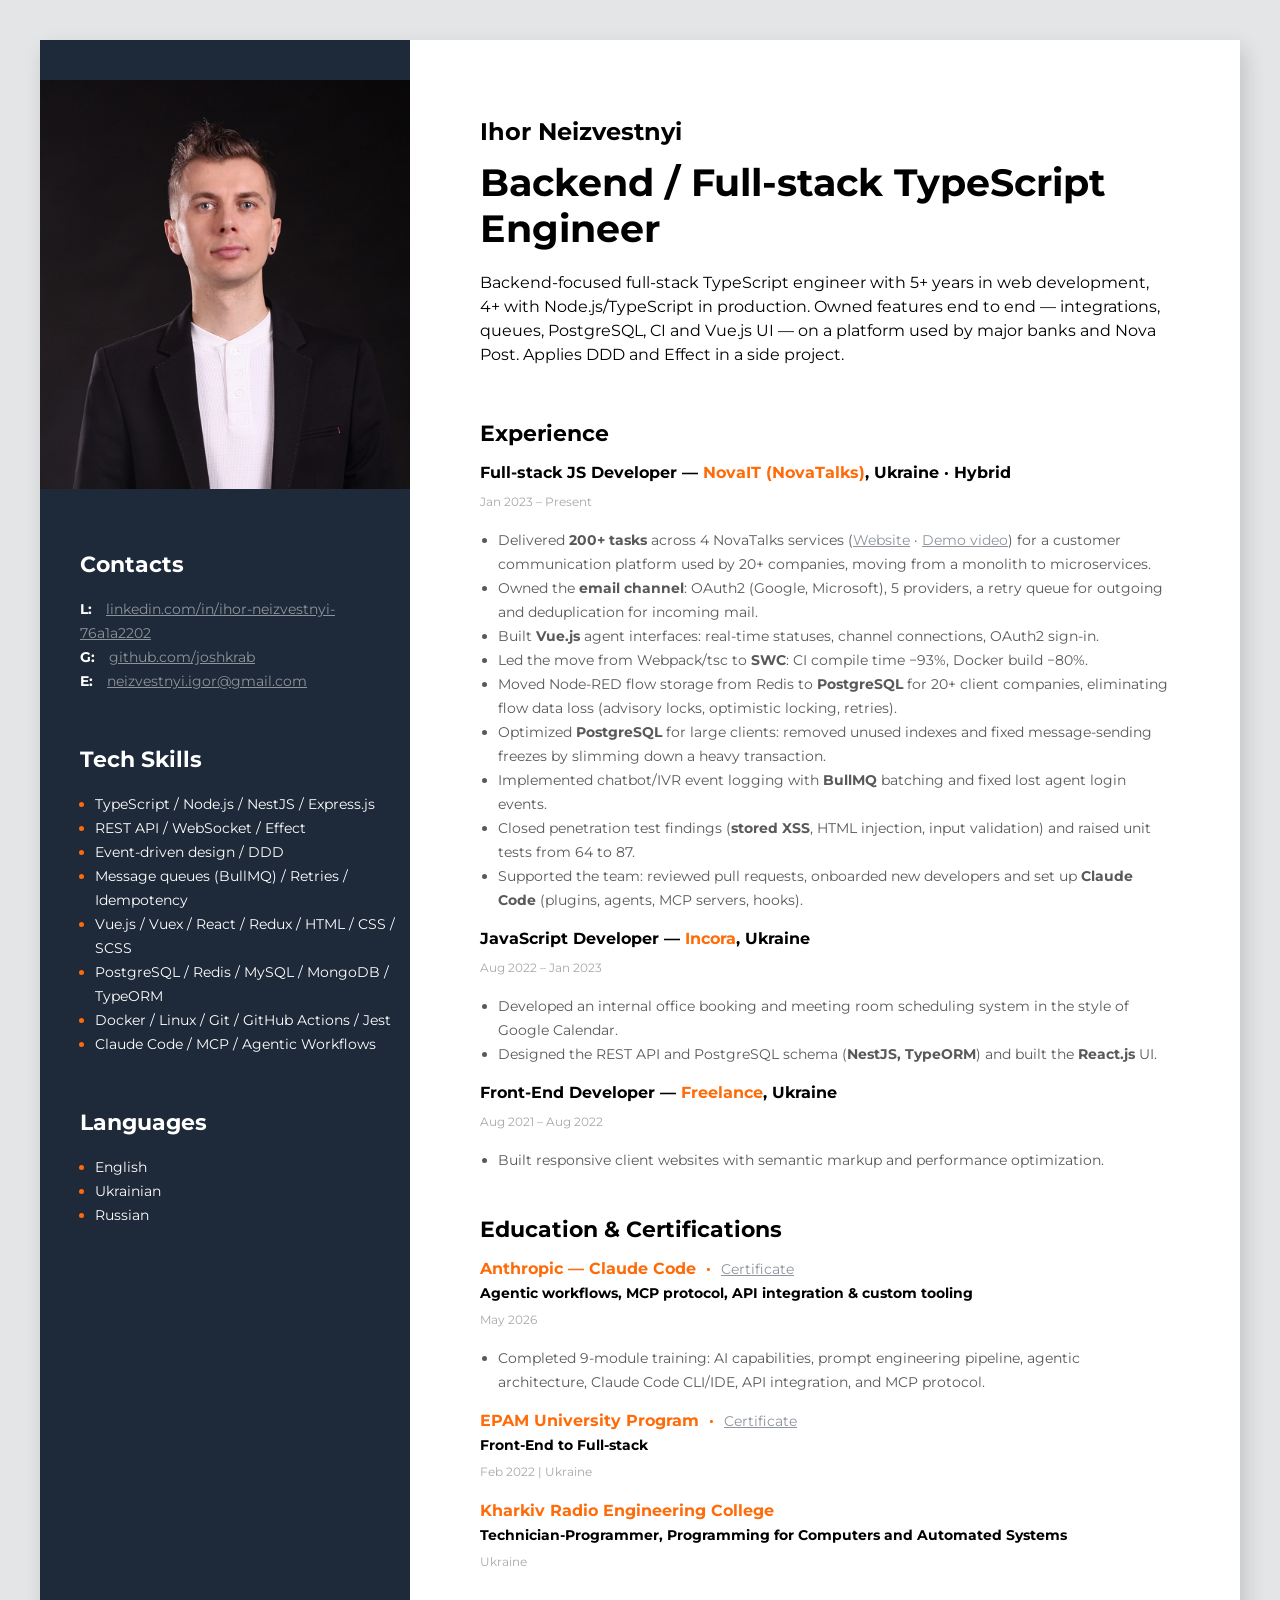
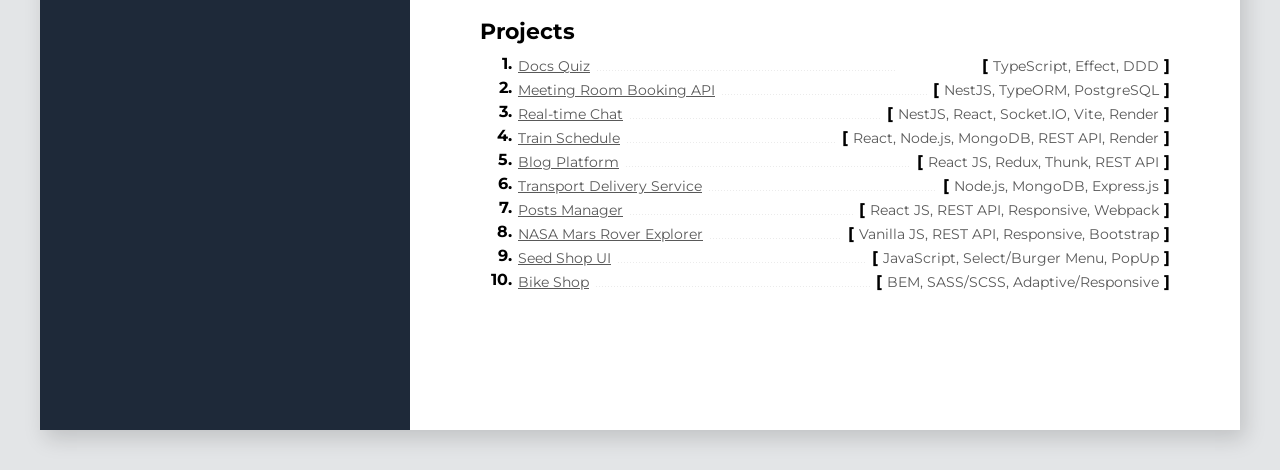
==== commit a6525e4e: "fixes" ====
--- a/index.html
+++ b/index.html
@@ -102,8 +102,7 @@
         <h2 class="name">Backend / Full-stack TypeScript Engineer</h2>
 
         <p class="description">
-          Backend-focused full-stack TypeScript engineer with 5+ years in web development, with Node.js/TypeScript in
-          production. Owned
+          Backend-focused full-stack TypeScript engineer with 5+ years in web development, 4+ with Node.js/TypeScript in production. Owned
           features end to end — integrations, queues, PostgreSQL, CI and Vue.js UI — on a platform used by major banks
           and Nova Post. Applies DDD and Effect in a side project.
         </p>
@@ -135,36 +134,34 @@
           <span class="profession-time">Jan 2023 – Present</span>
           <ul class="profession-duties">
             <li class="profession-duties-item">
-              Built backend and frontend features for NovaTalks
+              Delivered <b>200+ tasks</b> across 4 NovaTalks services
               (<a target="_blank" class="contacts-link" href="https://novatalks.com.ua/en/">Website</a> ·
-              <a target="_blank" class="contacts-link" href="https://www.youtube.com/watch?v=xKpagvqNohA">Demo
-                video</a>),
-              a customer communication platform (email, messengers, telephony) moving from a monolith to microservices.
-            </li>
-            <li class="profession-duties-item">
-              Owned the <b>email channel</b>: OAuth2 (Google, Microsoft), 5 providers, a retry queue for outgoing and
-              deduplication for incoming mail; unblocked a stalled mail queue and built an IMAP UID reprocessing tool.
+              <a target="_blank" class="contacts-link" href="https://www.youtube.com/watch?v=xKpagvqNohA">Demo video</a>)
+              for a customer communication platform used by 20+ companies, moving from a monolith to microservices.
+            </li>
+            <li class="profession-duties-item">
+              Owned the <b>email channel</b>: OAuth2 (Google, Microsoft), 5 providers, a retry queue for outgoing and deduplication for incoming mail.
             </li>
             <li class="profession-duties-item">
               Built <b>Vue.js</b> agent interfaces: real-time statuses, channel connections, OAuth2 sign-in.
             </li>
             <li class="profession-duties-item">
-              Led the move from Webpack/tsc to <b>SWC</b>: rebuild 2.2 s to 0.145 s, CI compile time −93%, Docker build
-              −80%.
-            </li>
-            <li class="profession-duties-item">
-              Moved Node-RED storage from Redis to <b>PostgreSQL</b> with advisory locks, optimistic locking and
-              retries.
-            </li>
-            <li class="profession-duties-item">
-              Made user event recording survive database outages with a <b>transactional writer</b> and retries.
-            </li>
-            <li class="profession-duties-item">
-              Closed penetration test findings (<b>stored XSS</b>, HTML injection, input validation): chose the
-              sanitization library, covered 9 call sites, unit tests 64 to 87.
-            </li>
-            <li class="profession-duties-item">
-              Set up <b>Claude Code</b> for the team: plugins, agents, MCP servers, hooks.
+              Led the move from Webpack/tsc to <b>SWC</b>: CI compile time −93%, Docker build −80%.
+            </li>
+            <li class="profession-duties-item">
+              Moved Node-RED flow storage from Redis to <b>PostgreSQL</b> for 20+ client companies, eliminating flow data loss (advisory locks, optimistic locking, retries).
+            </li>
+            <li class="profession-duties-item">
+              Optimized <b>PostgreSQL</b> for large clients: removed unused indexes and fixed message-sending freezes by slimming down a heavy transaction.
+            </li>
+            <li class="profession-duties-item">
+              Implemented chatbot/IVR event logging with <b>BullMQ</b> batching and fixed lost agent login events.
+            </li>
+            <li class="profession-duties-item">
+              Closed penetration test findings (<b>stored XSS</b>, HTML injection, input validation) and raised unit tests from 64 to 87.
+            </li>
+            <li class="profession-duties-item">
+              Supported the team: reviewed pull requests, onboarded new developers and set up <b>Claude Code</b> (plugins, agents, MCP servers, hooks).
             </li>
           </ul>
         </div>
@@ -178,7 +175,7 @@
           <span class="profession-time">Aug 2022 – Jan 2023</span>
           <ul class="profession-duties">
             <li class="profession-duties-item">
-              Built an internal office booking and meeting room scheduling system in the style of Google Calendar.
+              Developed an internal office booking and meeting room scheduling system in the style of Google Calendar.
             </li>
             <li class="profession-duties-item">
               Designed the REST API and PostgreSQL schema (<b>NestJS, TypeORM</b>) and built the <b>React.js</b> UI.
@@ -206,37 +203,37 @@
         <h3 class="about-me-title ed-title">Education & Certifications</h3>
 
         <div class="edu-entry">
-          <p class="university">
-            Anthropic — Claude Code &nbsp;·&nbsp;
-            <a target="_blank" class="contacts-link" href="https://verify.skilljar.com/c/oodo7kr6558k">Certificate</a>
-          </p>
-          <p class="study-profession">Agentic workflows, MCP protocol, API integration & custom tooling</p>
-          <span class="profession-time">May 2026</span>
-          <ul class="profession-duties">
-            <li class="profession-duties-item">
-              Completed 9-module training: AI capabilities, prompt engineering pipeline, agentic architecture, Claude
-              Code
-              CLI/IDE, API integration, and MCP protocol.
-            </li>
-          </ul>
+        <p class="university">
+          Anthropic — Claude Code &nbsp;·&nbsp;
+          <a target="_blank" class="contacts-link" href="https://verify.skilljar.com/c/oodo7kr6558k">Certificate</a>
+        </p>
+        <p class="study-profession">Agentic workflows, MCP protocol, API integration & custom tooling</p>
+        <span class="profession-time">May 2026</span>
+        <ul class="profession-duties">
+          <li class="profession-duties-item">
+            Completed 9-module training: AI capabilities, prompt engineering pipeline, agentic architecture, Claude
+            Code
+            CLI/IDE, API integration, and MCP protocol.
+          </li>
+        </ul>
         </div>
 
         <div class="edu-entry">
-          <p class="university">
-            EPAM University Program &nbsp;·&nbsp;
-            <a target="_blank" class="contacts-link"
-              href="https://www.linkedin.com/in/ihor-neizvestnyi-76a1a2202/overlay/Education/786078848/treasury/?profileId=ACoAADOkJ8IBAlka952sf1YDm9G2X_8VX7Xbnp8">Certificate</a>
-          </p>
-          <p class="study-profession">Front-End to Full-stack</p>
-          <span class="profession-time">Feb 2022
-            <span class="profession-divider">|</span> Ukraine
-          </span>
+        <p class="university">
+          EPAM University Program &nbsp;·&nbsp;
+          <a target="_blank" class="contacts-link"
+            href="https://www.linkedin.com/in/ihor-neizvestnyi-76a1a2202/overlay/Education/786078848/treasury/?profileId=ACoAADOkJ8IBAlka952sf1YDm9G2X_8VX7Xbnp8">Certificate</a>
+        </p>
+        <p class="study-profession">Front-End to Full-stack</p>
+        <span class="profession-time">Feb 2022
+          <span class="profession-divider">|</span> Ukraine
+        </span>
         </div>
 
         <div class="edu-entry">
-          <p class="university">Kharkiv Radio Engineering College</p>
-          <p class="study-profession">Technician-Programmer, Programming for Computers and Automated Systems</p>
-          <span class="profession-time">Ukraine</span>
+        <p class="university">Kharkiv Radio Engineering College</p>
+        <p class="study-profession">Technician-Programmer, Programming for Computers and Automated Systems</p>
+        <span class="profession-time">Ukraine</span>
         </div>
       </div>
 
@@ -248,8 +245,7 @@
           <!-- Site + PDF -->
           <li class="projects-item">
             <a target="_blank" class="projects-link" href="https://gitlab.com/satorio/public/quiz">Docs Quiz</a>
-            <span
-              class="dots">....................................................................................................</span>
+            <span class="dots">....................................................................................................</span>
             <span>
               <b>[</b>
               <span class="tech-name">TypeScript, Effect, DDD</span>
@@ -258,10 +254,8 @@
           </li>
 
           <li class="projects-item">
-            <a target="_blank" class="projects-link" href="https://github.com/joshkrab/nest-typeorm-pg">Meeting Room
-              Booking API</a>
-            <span
-              class="dots">....................................................................................................</span>
+            <a target="_blank" class="projects-link" href="https://github.com/joshkrab/nest-typeorm-pg">Meeting Room Booking API</a>
+            <span class="dots">....................................................................................................</span>
             <span>
               <b>[</b>
               <span class="tech-name">NestJS, TypeORM, PostgreSQL</span>
@@ -271,8 +265,7 @@
 
           <li class="projects-item">
             <a target="_blank" class="projects-link" href="https://joshkrab.github.io/ws-client/">Real-time Chat</a>
-            <span
-              class="dots">....................................................................................................</span>
+            <span class="dots">....................................................................................................</span>
             <span>
               <b>[</b>
               <span class="tech-name">NestJS, React, Socket.IO, Vite, Render</span>
@@ -282,8 +275,7 @@
 
           <li class="projects-item">
             <a target="_blank" class="projects-link" href="https://joshkrab.github.io/trains-client/">Train Schedule</a>
-            <span
-              class="dots">....................................................................................................</span>
+            <span class="dots">....................................................................................................</span>
             <span>
               <b>[</b>
               <span class="tech-name">React, Node.js, MongoDB, REST API, Render</span>
@@ -293,8 +285,7 @@
 
           <li class="projects-item">
             <a target="_blank" class="projects-link" href="https://joshkrab.github.io/incora-test">Blog Platform</a>
-            <span
-              class="dots">....................................................................................................</span>
+            <span class="dots">....................................................................................................</span>
             <span>
               <b>[</b>
               <span class="tech-name">React JS, Redux, Thunk, REST API</span>
@@ -304,10 +295,8 @@
 
           <!-- Site only: class "screen-only" hides an item in PDF -->
           <li class="projects-item screen-only">
-            <a target="_blank" class="projects-link" href="https://gitlab.com/neizvestnyi.igor/nodejs_hw2.git">Transport
-              Delivery Service</a>
-            <span
-              class="dots">....................................................................................................</span>
+            <a target="_blank" class="projects-link" href="https://gitlab.com/neizvestnyi.igor/nodejs_hw2.git">Transport Delivery Service</a>
+            <span class="dots">....................................................................................................</span>
             <span>
               <b>[</b>
               <span class="tech-name">Node.js, MongoDB, Express.js</span>
@@ -316,10 +305,8 @@
           </li>
 
           <li class="projects-item screen-only">
-            <a target="_blank" class="projects-link" href="https://joshkrab.github.io/react-components/">Posts
-              Manager</a>
-            <span
-              class="dots">....................................................................................................</span>
+            <a target="_blank" class="projects-link" href="https://joshkrab.github.io/react-components/">Posts Manager</a>
+            <span class="dots">....................................................................................................</span>
             <span>
               <b>[</b>
               <span class="tech-name">React JS, REST API, Responsive, Webpack</span>
@@ -328,10 +315,8 @@
           </li>
 
           <li class="projects-item screen-only">
-            <a target="_blank" class="projects-link" href="https://joshkrab.github.io/test_softwarenetic/">NASA Mars
-              Rover Explorer</a>
-            <span
-              class="dots">....................................................................................................</span>
+            <a target="_blank" class="projects-link" href="https://joshkrab.github.io/test_softwarenetic/">NASA Mars Rover Explorer</a>
+            <span class="dots">....................................................................................................</span>
             <span>
               <b>[</b>
               <span class="tech-name">Vanilla JS, REST API, Responsive, Bootstrap</span>
@@ -341,8 +326,7 @@
 
           <li class="projects-item screen-only">
             <a target="_blank" class="projects-link" href="https://joshkrab.github.io/test_sb/">Seed Shop UI</a>
-            <span
-              class="dots">....................................................................................................</span>
+            <span class="dots">....................................................................................................</span>
             <span>
               <b>[</b>
               <span class="tech-name">JavaScript, Select/Burger Menu, PopUp</span>
@@ -351,10 +335,8 @@
           </li>
 
           <li class="projects-item screen-only">
-            <a target="_blank" class="projects-link" href="https://joshkrab.github.io/Responsive-adaptive/">Bike
-              Shop</a>
-            <span
-              class="dots">....................................................................................................</span>
+            <a target="_blank" class="projects-link" href="https://joshkrab.github.io/Responsive-adaptive/">Bike Shop</a>
+            <span class="dots">....................................................................................................</span>
             <span>
               <b>[</b>
               <span class="tech-name">BEM, SASS/SCSS, Adaptive/Responsive</span>
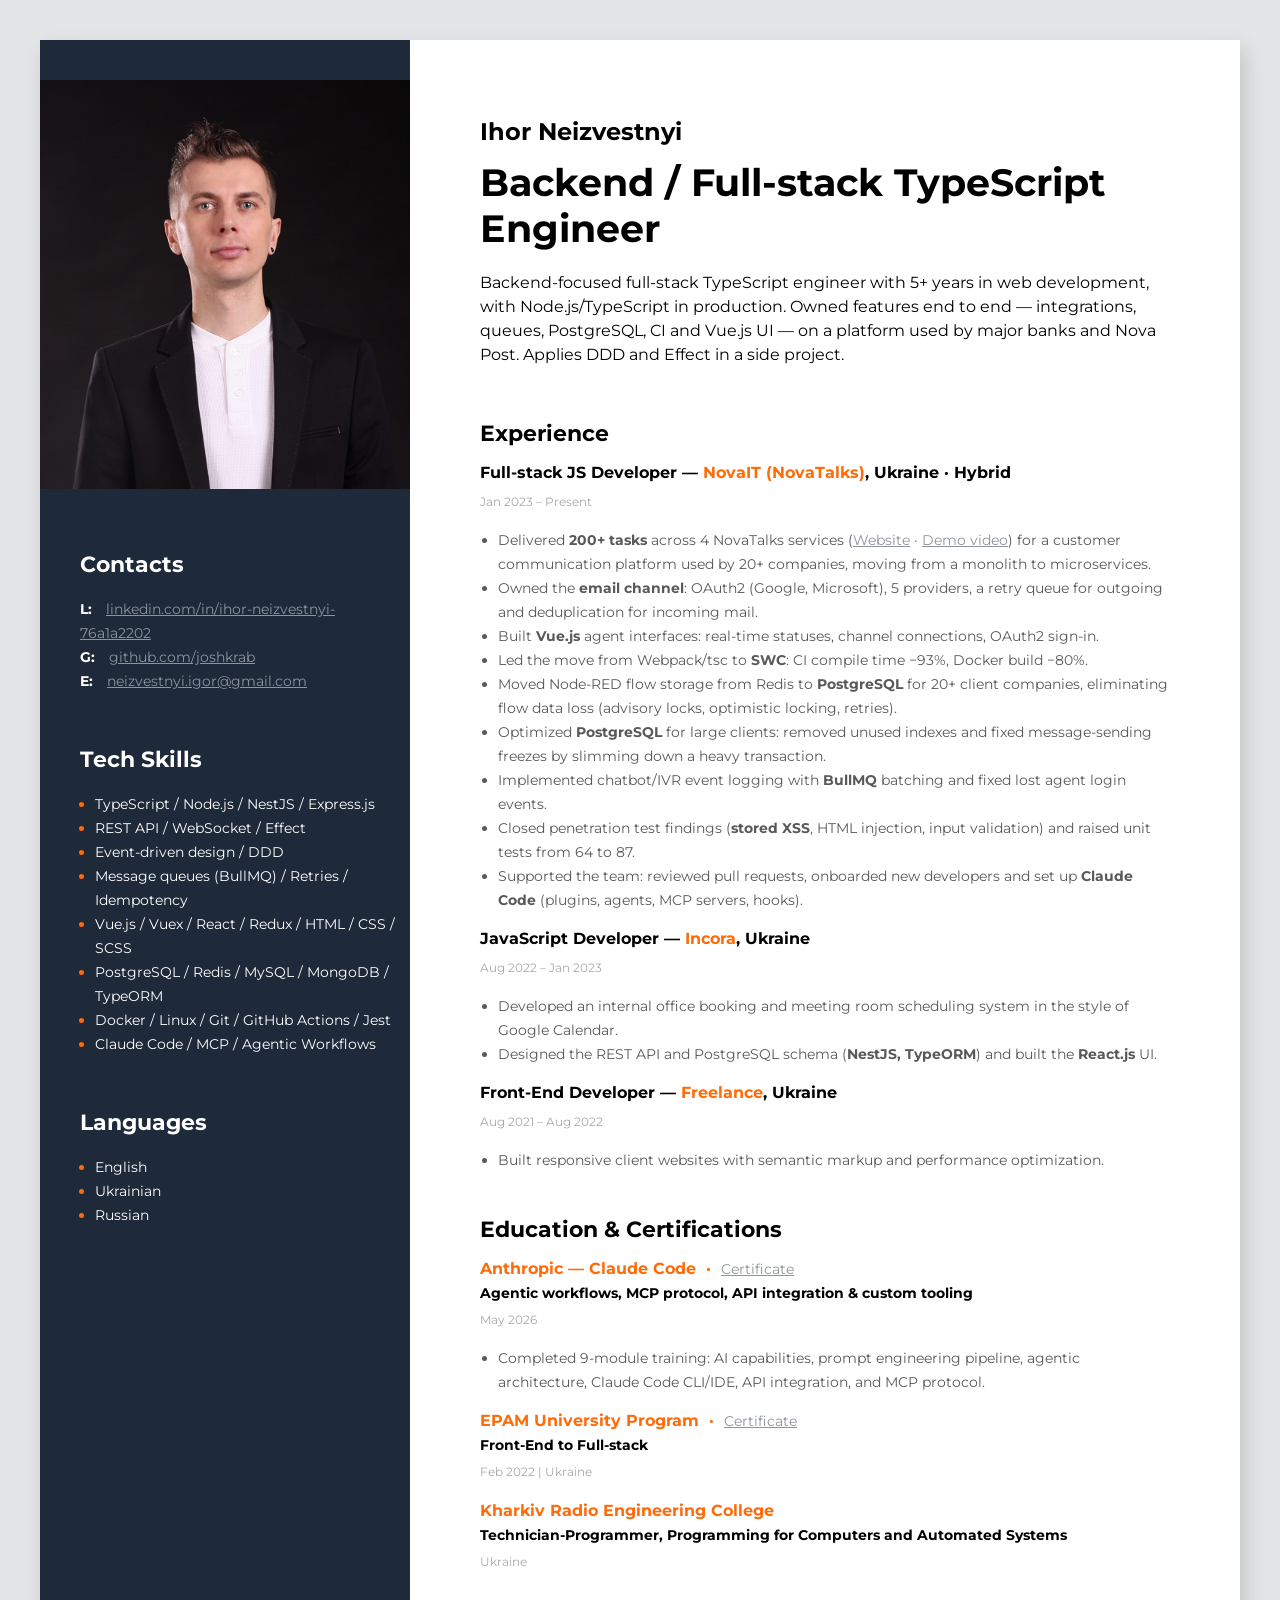
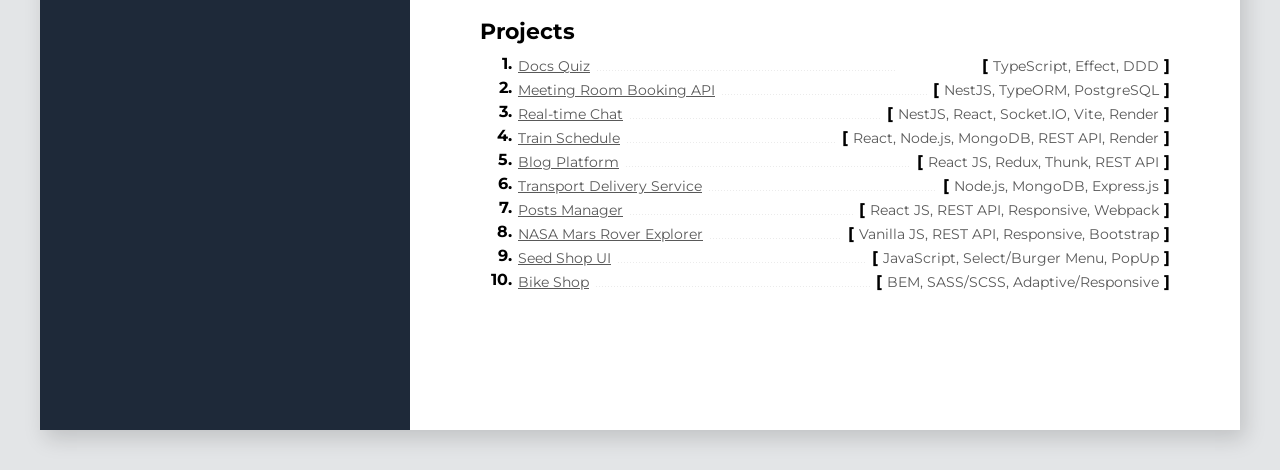
==== commit 5f3f6578: "fo55" ====
--- a/index.html
+++ b/index.html
@@ -102,7 +102,8 @@
         <h2 class="name">Backend / Full-stack TypeScript Engineer</h2>
 
         <p class="description">
-          Backend-focused full-stack TypeScript engineer with 5+ years in web development, 4+ with Node.js/TypeScript in production. Owned
+          Backend-focused full-stack TypeScript engineer with 5+ years in web development, with Node.js/TypeScript in
+          production. Owned
           features end to end — integrations, queues, PostgreSQL, CI and Vue.js UI — on a platform used by major banks
           and Nova Post. Applies DDD and Effect in a side project.
         </p>
@@ -136,11 +137,13 @@
             <li class="profession-duties-item">
               Delivered <b>200+ tasks</b> across 4 NovaTalks services
               (<a target="_blank" class="contacts-link" href="https://novatalks.com.ua/en/">Website</a> ·
-              <a target="_blank" class="contacts-link" href="https://www.youtube.com/watch?v=xKpagvqNohA">Demo video</a>)
+              <a target="_blank" class="contacts-link" href="https://www.youtube.com/watch?v=xKpagvqNohA">Demo
+                video</a>)
               for a customer communication platform used by 20+ companies, moving from a monolith to microservices.
             </li>
             <li class="profession-duties-item">
-              Owned the <b>email channel</b>: OAuth2 (Google, Microsoft), 5 providers, a retry queue for outgoing and deduplication for incoming mail.
+              Owned the <b>email channel</b>: OAuth2 (Google, Microsoft), 5 providers, a retry queue for outgoing and
+              deduplication for incoming mail.
             </li>
             <li class="profession-duties-item">
               Built <b>Vue.js</b> agent interfaces: real-time statuses, channel connections, OAuth2 sign-in.
@@ -149,19 +152,23 @@
               Led the move from Webpack/tsc to <b>SWC</b>: CI compile time −93%, Docker build −80%.
             </li>
             <li class="profession-duties-item">
-              Moved Node-RED flow storage from Redis to <b>PostgreSQL</b> for 20+ client companies, eliminating flow data loss (advisory locks, optimistic locking, retries).
-            </li>
-            <li class="profession-duties-item">
-              Optimized <b>PostgreSQL</b> for large clients: removed unused indexes and fixed message-sending freezes by slimming down a heavy transaction.
+              Moved Node-RED flow storage from Redis to <b>PostgreSQL</b> for 20+ client companies, eliminating flow
+              data loss (advisory locks, optimistic locking, retries).
+            </li>
+            <li class="profession-duties-item">
+              Optimized <b>PostgreSQL</b> for large clients: removed unused indexes and fixed message-sending freezes by
+              slimming down a heavy transaction.
             </li>
             <li class="profession-duties-item">
               Implemented chatbot/IVR event logging with <b>BullMQ</b> batching and fixed lost agent login events.
             </li>
             <li class="profession-duties-item">
-              Closed penetration test findings (<b>stored XSS</b>, HTML injection, input validation) and raised unit tests from 64 to 87.
-            </li>
-            <li class="profession-duties-item">
-              Supported the team: reviewed pull requests, onboarded new developers and set up <b>Claude Code</b> (plugins, agents, MCP servers, hooks).
+              Closed penetration test findings (<b>stored XSS</b>, HTML injection, input validation) and raised unit
+              tests from 64 to 87.
+            </li>
+            <li class="profession-duties-item">
+              Supported the team: reviewed pull requests, onboarded new developers and set up <b>Claude Code</b>
+              (plugins, agents, MCP servers, hooks).
             </li>
           </ul>
         </div>
@@ -203,37 +210,37 @@
         <h3 class="about-me-title ed-title">Education & Certifications</h3>
 
         <div class="edu-entry">
-        <p class="university">
-          Anthropic — Claude Code &nbsp;·&nbsp;
-          <a target="_blank" class="contacts-link" href="https://verify.skilljar.com/c/oodo7kr6558k">Certificate</a>
-        </p>
-        <p class="study-profession">Agentic workflows, MCP protocol, API integration & custom tooling</p>
-        <span class="profession-time">May 2026</span>
-        <ul class="profession-duties">
-          <li class="profession-duties-item">
-            Completed 9-module training: AI capabilities, prompt engineering pipeline, agentic architecture, Claude
-            Code
-            CLI/IDE, API integration, and MCP protocol.
-          </li>
-        </ul>
+          <p class="university">
+            Anthropic — Claude Code &nbsp;·&nbsp;
+            <a target="_blank" class="contacts-link" href="https://verify.skilljar.com/c/oodo7kr6558k">Certificate</a>
+          </p>
+          <p class="study-profession">Agentic workflows, MCP protocol, API integration & custom tooling</p>
+          <span class="profession-time">May 2026</span>
+          <ul class="profession-duties">
+            <li class="profession-duties-item">
+              Completed 9-module training: AI capabilities, prompt engineering pipeline, agentic architecture, Claude
+              Code
+              CLI/IDE, API integration, and MCP protocol.
+            </li>
+          </ul>
         </div>
 
         <div class="edu-entry">
-        <p class="university">
-          EPAM University Program &nbsp;·&nbsp;
-          <a target="_blank" class="contacts-link"
-            href="https://www.linkedin.com/in/ihor-neizvestnyi-76a1a2202/overlay/Education/786078848/treasury/?profileId=ACoAADOkJ8IBAlka952sf1YDm9G2X_8VX7Xbnp8">Certificate</a>
-        </p>
-        <p class="study-profession">Front-End to Full-stack</p>
-        <span class="profession-time">Feb 2022
-          <span class="profession-divider">|</span> Ukraine
-        </span>
+          <p class="university">
+            EPAM University Program &nbsp;·&nbsp;
+            <a target="_blank" class="contacts-link"
+              href="https://www.linkedin.com/in/ihor-neizvestnyi-76a1a2202/overlay/Education/786078848/treasury/?profileId=ACoAADOkJ8IBAlka952sf1YDm9G2X_8VX7Xbnp8">Certificate</a>
+          </p>
+          <p class="study-profession">Front-End to Full-stack</p>
+          <span class="profession-time">Feb 2022
+            <span class="profession-divider">|</span> Ukraine
+          </span>
         </div>
 
         <div class="edu-entry">
-        <p class="university">Kharkiv Radio Engineering College</p>
-        <p class="study-profession">Technician-Programmer, Programming for Computers and Automated Systems</p>
-        <span class="profession-time">Ukraine</span>
+          <p class="university">Kharkiv Radio Engineering College</p>
+          <p class="study-profession">Technician-Programmer, Programming for Computers and Automated Systems</p>
+          <span class="profession-time">Ukraine</span>
         </div>
       </div>
 
@@ -245,7 +252,8 @@
           <!-- Site + PDF -->
           <li class="projects-item">
             <a target="_blank" class="projects-link" href="https://gitlab.com/satorio/public/quiz">Docs Quiz</a>
-            <span class="dots">....................................................................................................</span>
+            <span
+              class="dots">....................................................................................................</span>
             <span>
               <b>[</b>
               <span class="tech-name">TypeScript, Effect, DDD</span>
@@ -254,8 +262,10 @@
           </li>
 
           <li class="projects-item">
-            <a target="_blank" class="projects-link" href="https://github.com/joshkrab/nest-typeorm-pg">Meeting Room Booking API</a>
-            <span class="dots">....................................................................................................</span>
+            <a target="_blank" class="projects-link" href="https://github.com/joshkrab/nest-typeorm-pg">Meeting Room
+              Booking API</a>
+            <span
+              class="dots">....................................................................................................</span>
             <span>
               <b>[</b>
               <span class="tech-name">NestJS, TypeORM, PostgreSQL</span>
@@ -265,7 +275,8 @@
 
           <li class="projects-item">
             <a target="_blank" class="projects-link" href="https://joshkrab.github.io/ws-client/">Real-time Chat</a>
-            <span class="dots">....................................................................................................</span>
+            <span
+              class="dots">....................................................................................................</span>
             <span>
               <b>[</b>
               <span class="tech-name">NestJS, React, Socket.IO, Vite, Render</span>
@@ -275,7 +286,8 @@
 
           <li class="projects-item">
             <a target="_blank" class="projects-link" href="https://joshkrab.github.io/trains-client/">Train Schedule</a>
-            <span class="dots">....................................................................................................</span>
+            <span
+              class="dots">....................................................................................................</span>
             <span>
               <b>[</b>
               <span class="tech-name">React, Node.js, MongoDB, REST API, Render</span>
@@ -285,7 +297,8 @@
 
           <li class="projects-item">
             <a target="_blank" class="projects-link" href="https://joshkrab.github.io/incora-test">Blog Platform</a>
-            <span class="dots">....................................................................................................</span>
+            <span
+              class="dots">....................................................................................................</span>
             <span>
               <b>[</b>
               <span class="tech-name">React JS, Redux, Thunk, REST API</span>
@@ -295,8 +308,10 @@
 
           <!-- Site only: class "screen-only" hides an item in PDF -->
           <li class="projects-item screen-only">
-            <a target="_blank" class="projects-link" href="https://gitlab.com/neizvestnyi.igor/nodejs_hw2.git">Transport Delivery Service</a>
-            <span class="dots">....................................................................................................</span>
+            <a target="_blank" class="projects-link" href="https://gitlab.com/neizvestnyi.igor/nodejs_hw2.git">Transport
+              Delivery Service</a>
+            <span
+              class="dots">....................................................................................................</span>
             <span>
               <b>[</b>
               <span class="tech-name">Node.js, MongoDB, Express.js</span>
@@ -305,8 +320,10 @@
           </li>
 
           <li class="projects-item screen-only">
-            <a target="_blank" class="projects-link" href="https://joshkrab.github.io/react-components/">Posts Manager</a>
-            <span class="dots">....................................................................................................</span>
+            <a target="_blank" class="projects-link" href="https://joshkrab.github.io/react-components/">Posts
+              Manager</a>
+            <span
+              class="dots">....................................................................................................</span>
             <span>
               <b>[</b>
               <span class="tech-name">React JS, REST API, Responsive, Webpack</span>
@@ -315,8 +332,10 @@
           </li>
 
           <li class="projects-item screen-only">
-            <a target="_blank" class="projects-link" href="https://joshkrab.github.io/test_softwarenetic/">NASA Mars Rover Explorer</a>
-            <span class="dots">....................................................................................................</span>
+            <a target="_blank" class="projects-link" href="https://joshkrab.github.io/test_softwarenetic/">NASA Mars
+              Rover Explorer</a>
+            <span
+              class="dots">....................................................................................................</span>
             <span>
               <b>[</b>
               <span class="tech-name">Vanilla JS, REST API, Responsive, Bootstrap</span>
@@ -326,7 +345,8 @@
 
           <li class="projects-item screen-only">
             <a target="_blank" class="projects-link" href="https://joshkrab.github.io/test_sb/">Seed Shop UI</a>
-            <span class="dots">....................................................................................................</span>
+            <span
+              class="dots">....................................................................................................</span>
             <span>
               <b>[</b>
               <span class="tech-name">JavaScript, Select/Burger Menu, PopUp</span>
@@ -335,8 +355,10 @@
           </li>
 
           <li class="projects-item screen-only">
-            <a target="_blank" class="projects-link" href="https://joshkrab.github.io/Responsive-adaptive/">Bike Shop</a>
-            <span class="dots">....................................................................................................</span>
+            <a target="_blank" class="projects-link" href="https://joshkrab.github.io/Responsive-adaptive/">Bike
+              Shop</a>
+            <span
+              class="dots">....................................................................................................</span>
             <span>
               <b>[</b>
               <span class="tech-name">BEM, SASS/SCSS, Adaptive/Responsive</span>
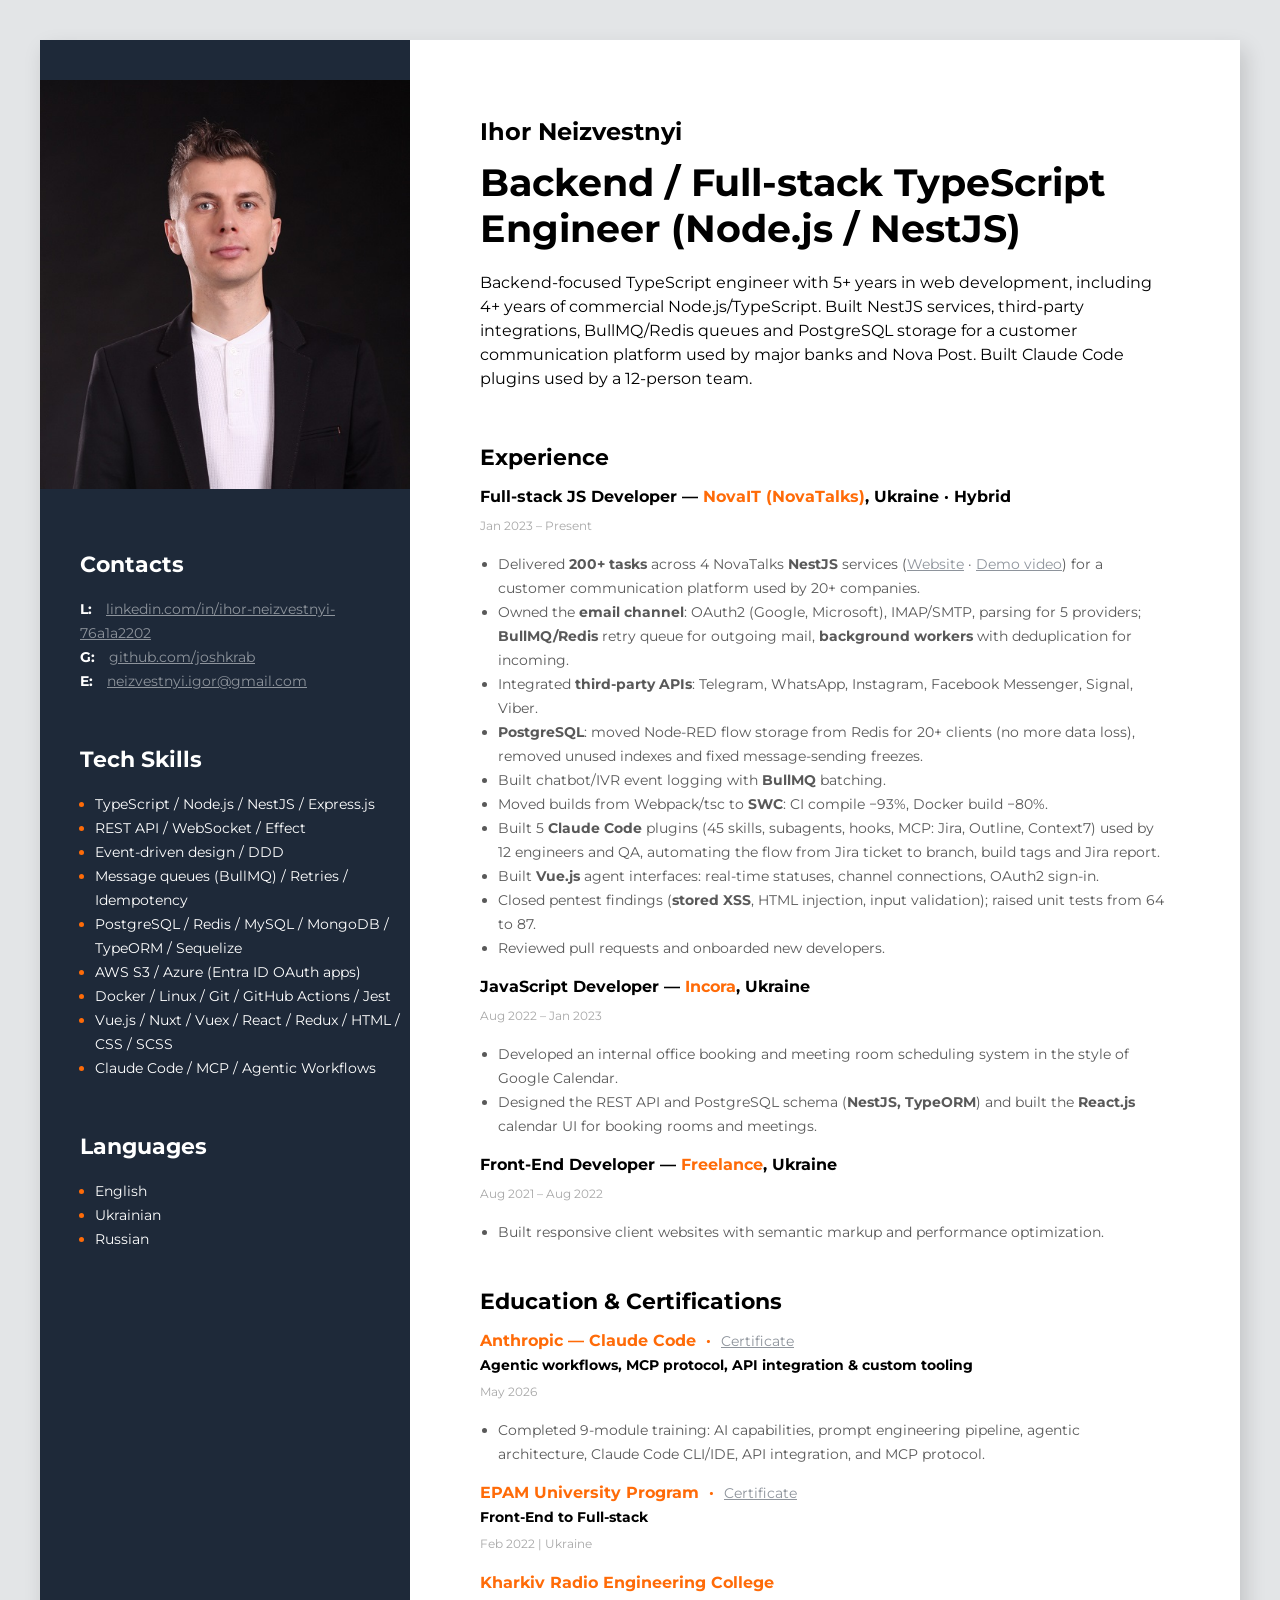
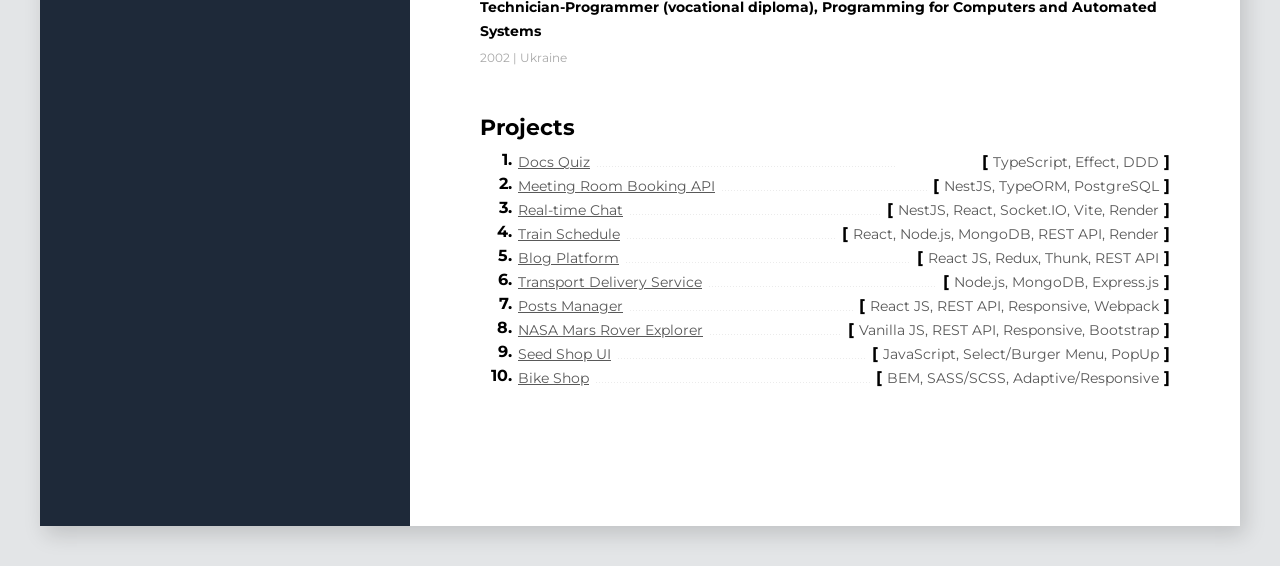
==== commit da0ebd99: "18nov" ====
--- a/index.html
+++ b/index.html
@@ -8,6 +8,30 @@
   <title>Ihor_Neizvestnyi_CV</title>
   <link rel="stylesheet" href="./css/style.css" />
   <link href="https://fonts.googleapis.com/css2?family=Montserrat:wght@400;700&display=swap" rel="stylesheet" />
+  <style>
+    /* Print/ATS: plain fonts for headings, full URLs instead of link labels */
+    .print-link {
+      display: none;
+    }
+
+    @media print {
+
+      .wrapper h1,
+      .wrapper h2,
+      .wrapper h3,
+      .wrapper h4 {
+        font-family: Arial, Helvetica, sans-serif !important;
+      }
+
+      .screen-link {
+        display: none !important;
+      }
+
+      .print-link {
+        display: inline !important;
+      }
+    }
+  </style>
 </head>
 
 <body>
@@ -57,15 +81,19 @@
           </li>
 
           <li class="tech-skills-item">
-            <span class="tech-skills-words">Vue.js / Vuex / React / Redux / HTML / CSS / SCSS</span>
-          </li>
-
-          <li class="tech-skills-item">
-            <span class="tech-skills-words">PostgreSQL / Redis / MySQL / MongoDB / TypeORM</span>
+            <span class="tech-skills-words">PostgreSQL / Redis / MySQL / MongoDB / TypeORM / Sequelize</span>
+          </li>
+
+          <li class="tech-skills-item">
+            <span class="tech-skills-words">AWS S3 / Azure (Entra ID OAuth apps)</span>
           </li>
 
           <li class="tech-skills-item">
             <span class="tech-skills-words">Docker / Linux / Git / GitHub Actions / Jest</span>
+          </li>
+
+          <li class="tech-skills-item">
+            <span class="tech-skills-words">Vue.js / Nuxt / Vuex / React / Redux / HTML / CSS / SCSS</span>
           </li>
 
           <li class="tech-skills-item">
@@ -99,13 +127,13 @@
       <!-- Main info -->
       <div class="info-conteiner">
         <h1 class="profession">Ihor Neizvestnyi</h1>
-        <h2 class="name">Backend / Full-stack TypeScript Engineer</h2>
+        <h2 class="name">Backend / Full-stack TypeScript Engineer (Node.js / NestJS)</h2>
 
         <p class="description">
-          Backend-focused full-stack TypeScript engineer with 5+ years in web development, with Node.js/TypeScript in
-          production. Owned
-          features end to end — integrations, queues, PostgreSQL, CI and Vue.js UI — on a platform used by major banks
-          and Nova Post. Applies DDD and Effect in a side project.
+          Backend-focused TypeScript engineer with 5+ years in web development, including 4+ years of commercial
+          Node.js/TypeScript. Built NestJS services, third-party integrations, BullMQ/Redis queues and PostgreSQL
+          storage for a customer communication platform used by major banks and Nova Post. Built Claude Code plugins
+          used by a 12-person team.
         </p>
       </div>
 
@@ -115,9 +143,10 @@
         <ul>
           <li><b>Backend:</b> TypeScript, Node.js, NestJS, Express.js, REST API, WebSocket, Effect</li>
           <li><b>Architecture:</b> event-driven design, message queues (BullMQ), retries, idempotency, DDD</li>
-          <li><b>Frontend:</b> Vue.js, Vuex, React, Redux, HTML, CSS/SCSS</li>
-          <li><b>Data:</b> PostgreSQL, Redis, MySQL, MongoDB, TypeORM</li>
+          <li><b>Data:</b> PostgreSQL, Redis, MySQL, MongoDB, TypeORM, Sequelize</li>
+          <li><b>Cloud:</b> AWS S3, Azure (Entra ID OAuth apps)</li>
           <li><b>DevOps &amp; Testing:</b> Docker, Linux, Git, GitHub Actions, Jest</li>
+          <li><b>Frontend:</b> Vue.js, Nuxt, Vuex, React, Redux, HTML, CSS/SCSS</li>
           <li><b>AI:</b> Claude Code, MCP, agentic workflows</li>
         </ul>
       </div>
@@ -135,40 +164,47 @@
           <span class="profession-time">Jan 2023 – Present</span>
           <ul class="profession-duties">
             <li class="profession-duties-item">
-              Delivered <b>200+ tasks</b> across 4 NovaTalks services
-              (<a target="_blank" class="contacts-link" href="https://novatalks.com.ua/en/">Website</a> ·
-              <a target="_blank" class="contacts-link" href="https://www.youtube.com/watch?v=xKpagvqNohA">Demo
-                video</a>)
-              for a customer communication platform used by 20+ companies, moving from a monolith to microservices.
-            </li>
-            <li class="profession-duties-item">
-              Owned the <b>email channel</b>: OAuth2 (Google, Microsoft), 5 providers, a retry queue for outgoing and
-              deduplication for incoming mail.
+              Delivered <b>200+ tasks</b> across 4 NovaTalks <b>NestJS</b> services
+              (<span class="screen-link"><a target="_blank" class="contacts-link"
+                  href="https://novatalks.com.ua/en/">Website</a> ·
+                <a target="_blank" class="contacts-link" href="https://www.youtube.com/watch?v=xKpagvqNohA">Demo
+                  video</a></span><span class="print-link"><a target="_blank" class="contacts-link"
+                  href="https://novatalks.com.ua/en/">novatalks.com.ua/en</a> ·
+                <a target="_blank" class="contacts-link"
+                  href="https://www.youtube.com/watch?v=xKpagvqNohA">youtube.com/watch?v=xKpagvqNohA</a></span>)
+              for a customer communication platform used by 20+ companies.
+            </li>
+            <li class="profession-duties-item">
+              Owned the <b>email channel</b>: OAuth2 (Google, Microsoft), IMAP/SMTP, parsing for 5 providers;
+              <b>BullMQ/Redis</b> retry queue for outgoing mail, <b>background workers</b> with deduplication for
+              incoming.
+            </li>
+            <li class="profession-duties-item">
+              Integrated <b>third-party APIs</b>: Telegram, WhatsApp, Instagram, Facebook Messenger, Signal, Viber.
+            </li>
+            <li class="profession-duties-item">
+              <b>PostgreSQL</b>: moved Node-RED flow storage from Redis for 20+ clients (no more data loss), removed
+              unused indexes and fixed message-sending freezes.
+            </li>
+            <li class="profession-duties-item">
+              Built chatbot/IVR event logging with <b>BullMQ</b> batching.
+            </li>
+            <li class="profession-duties-item">
+              Moved builds from Webpack/tsc to <b>SWC</b>: CI compile −93%, Docker build −80%.
+            </li>
+            <li class="profession-duties-item">
+              Built 5 <b>Claude Code</b> plugins (45 skills, subagents, hooks, MCP: Jira, Outline, Context7) used by
+              12 engineers and QA, automating the flow from Jira ticket to branch, build tags and Jira report.
             </li>
             <li class="profession-duties-item">
               Built <b>Vue.js</b> agent interfaces: real-time statuses, channel connections, OAuth2 sign-in.
             </li>
             <li class="profession-duties-item">
-              Led the move from Webpack/tsc to <b>SWC</b>: CI compile time −93%, Docker build −80%.
-            </li>
-            <li class="profession-duties-item">
-              Moved Node-RED flow storage from Redis to <b>PostgreSQL</b> for 20+ client companies, eliminating flow
-              data loss (advisory locks, optimistic locking, retries).
-            </li>
-            <li class="profession-duties-item">
-              Optimized <b>PostgreSQL</b> for large clients: removed unused indexes and fixed message-sending freezes by
-              slimming down a heavy transaction.
-            </li>
-            <li class="profession-duties-item">
-              Implemented chatbot/IVR event logging with <b>BullMQ</b> batching and fixed lost agent login events.
-            </li>
-            <li class="profession-duties-item">
-              Closed penetration test findings (<b>stored XSS</b>, HTML injection, input validation) and raised unit
-              tests from 64 to 87.
-            </li>
-            <li class="profession-duties-item">
-              Supported the team: reviewed pull requests, onboarded new developers and set up <b>Claude Code</b>
-              (plugins, agents, MCP servers, hooks).
+              Closed pentest findings (<b>stored XSS</b>, HTML injection, input validation); raised unit tests from
+              64 to 87.
+            </li>
+            <li class="profession-duties-item">
+              Reviewed pull requests and onboarded new developers.
             </li>
           </ul>
         </div>
@@ -185,7 +221,9 @@
               Developed an internal office booking and meeting room scheduling system in the style of Google Calendar.
             </li>
             <li class="profession-duties-item">
-              Designed the REST API and PostgreSQL schema (<b>NestJS, TypeORM</b>) and built the <b>React.js</b> UI.
+              Designed the REST API and PostgreSQL schema (<b>NestJS, TypeORM</b>) and built the <b>React.js</b>
+              calendar
+              UI for booking rooms and meetings.
             </li>
           </ul>
         </div>
@@ -239,8 +277,11 @@
 
         <div class="edu-entry">
           <p class="university">Kharkiv Radio Engineering College</p>
-          <p class="study-profession">Technician-Programmer, Programming for Computers and Automated Systems</p>
-          <span class="profession-time">Ukraine</span>
+          <p class="study-profession">Technician-Programmer (vocational diploma), Programming for Computers and
+            Automated Systems</p>
+          <span class="profession-time">2002
+            <span class="profession-divider">|</span> Ukraine
+          </span>
         </div>
       </div>
 
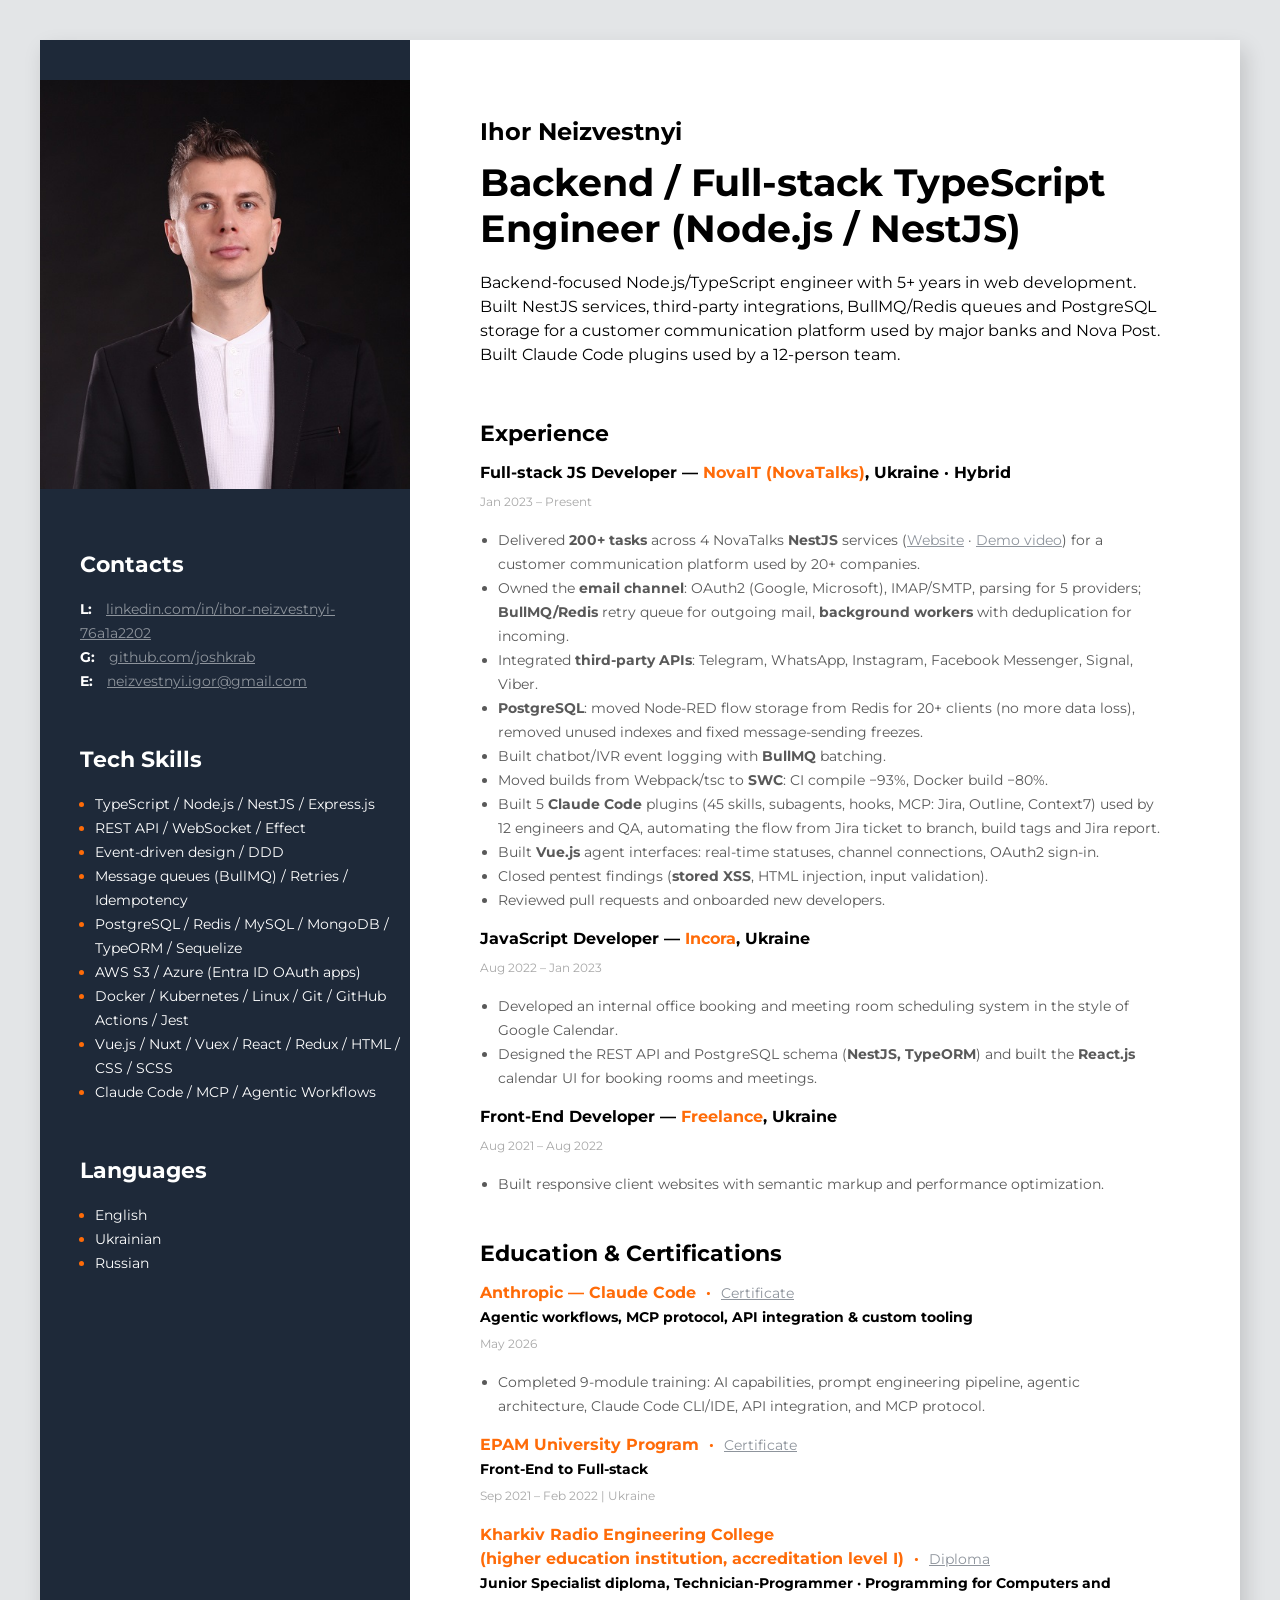
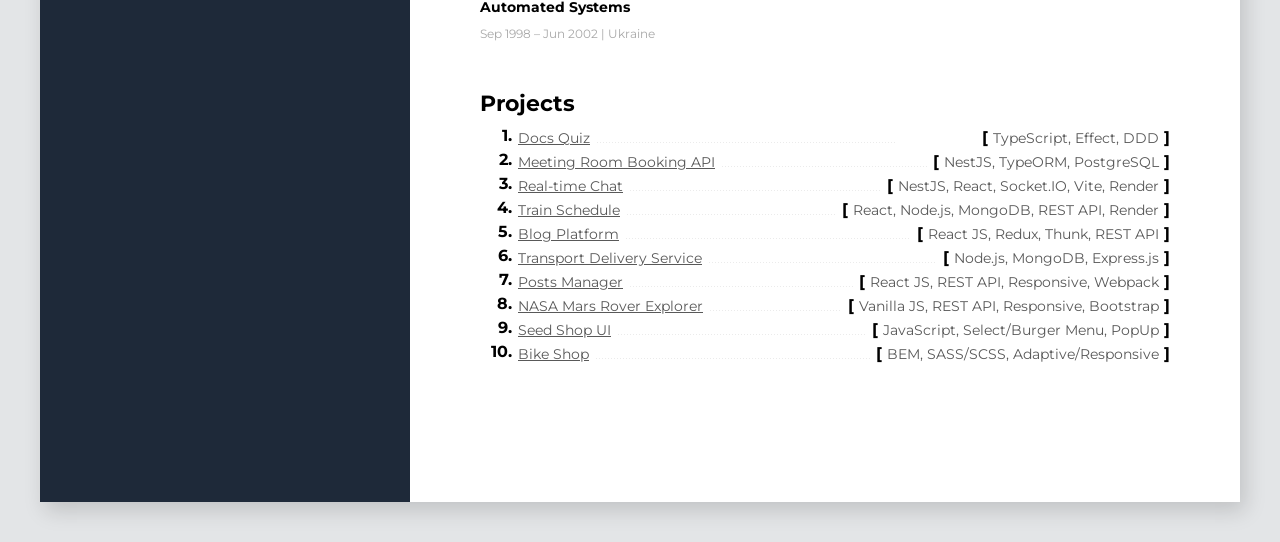
==== commit 74cbdffb: "20nov" ====
--- a/index.html
+++ b/index.html
@@ -89,7 +89,7 @@
           </li>
 
           <li class="tech-skills-item">
-            <span class="tech-skills-words">Docker / Linux / Git / GitHub Actions / Jest</span>
+            <span class="tech-skills-words">Docker / Kubernetes / Linux / Git / GitHub Actions / Jest</span>
           </li>
 
           <li class="tech-skills-item">
@@ -130,10 +130,10 @@
         <h2 class="name">Backend / Full-stack TypeScript Engineer (Node.js / NestJS)</h2>
 
         <p class="description">
-          Backend-focused TypeScript engineer with 5+ years in web development, including 4+ years of commercial
-          Node.js/TypeScript. Built NestJS services, third-party integrations, BullMQ/Redis queues and PostgreSQL
+          Backend-focused Node.js/TypeScript engineer with 5+ years in web development. Built NestJS services,
+          third&#8209;party integrations, BullMQ/Redis queues and PostgreSQL
           storage for a customer communication platform used by major banks and Nova Post. Built Claude Code plugins
-          used by a 12-person team.
+          used by a 12&#8209;person team.
         </p>
       </div>
 
@@ -145,7 +145,7 @@
           <li><b>Architecture:</b> event-driven design, message queues (BullMQ), retries, idempotency, DDD</li>
           <li><b>Data:</b> PostgreSQL, Redis, MySQL, MongoDB, TypeORM, Sequelize</li>
           <li><b>Cloud:</b> AWS S3, Azure (Entra ID OAuth apps)</li>
-          <li><b>DevOps &amp; Testing:</b> Docker, Linux, Git, GitHub Actions, Jest</li>
+          <li><b>DevOps &amp; Testing:</b> Docker, Kubernetes, Linux, Git, GitHub Actions, Jest</li>
           <li><b>Frontend:</b> Vue.js, Nuxt, Vuex, React, Redux, HTML, CSS/SCSS</li>
           <li><b>AI:</b> Claude Code, MCP, agentic workflows</li>
         </ul>
@@ -200,8 +200,7 @@
               Built <b>Vue.js</b> agent interfaces: real-time statuses, channel connections, OAuth2 sign-in.
             </li>
             <li class="profession-duties-item">
-              Closed pentest findings (<b>stored XSS</b>, HTML injection, input validation); raised unit tests from
-              64 to 87.
+              Closed pentest findings (<b>stored XSS</b>, HTML injection, input validation).
             </li>
             <li class="profession-duties-item">
               Reviewed pull requests and onboarded new developers.
@@ -270,18 +269,22 @@
               href="https://www.linkedin.com/in/ihor-neizvestnyi-76a1a2202/overlay/Education/786078848/treasury/?profileId=ACoAADOkJ8IBAlka952sf1YDm9G2X_8VX7Xbnp8">Certificate</a>
           </p>
           <p class="study-profession">Front-End to Full-stack</p>
-          <span class="profession-time">Feb 2022
+          <span class="profession-time">Sep 2021 – Feb 2022
             <span class="profession-divider">|</span> Ukraine
           </span>
         </div>
 
         <div class="edu-entry">
-          <p class="university">Kharkiv Radio Engineering College</p>
-          <p class="study-profession">Technician-Programmer (vocational diploma), Programming for Computers and
+          <p class="university">Kharkiv Radio Engineering College <br>
+            (higher education institution, accreditation level I)
+            &nbsp;·&nbsp;
+            <a target="_blank" class="contacts-link"
+              href="https://www.linkedin.com/in/ihor-neizvestnyi-76a1a2202/overlay/Education/740879628/treasury/?profileId=ACoAADOkJ8IBAlka952sf1YDm9G2X_8VX7Xbnp8">Diploma</a>
+          </p>
+          <p class="study-profession">Junior Specialist diploma, Technician-Programmer · Programming for Computers and
             Automated Systems</p>
-          <span class="profession-time">2002
-            <span class="profession-divider">|</span> Ukraine
-          </span>
+          <span class="profession-time">Sep 1998 – Jun 2002
+            <span class="profession-divider">|</span> Ukraine </span>
         </div>
       </div>
 
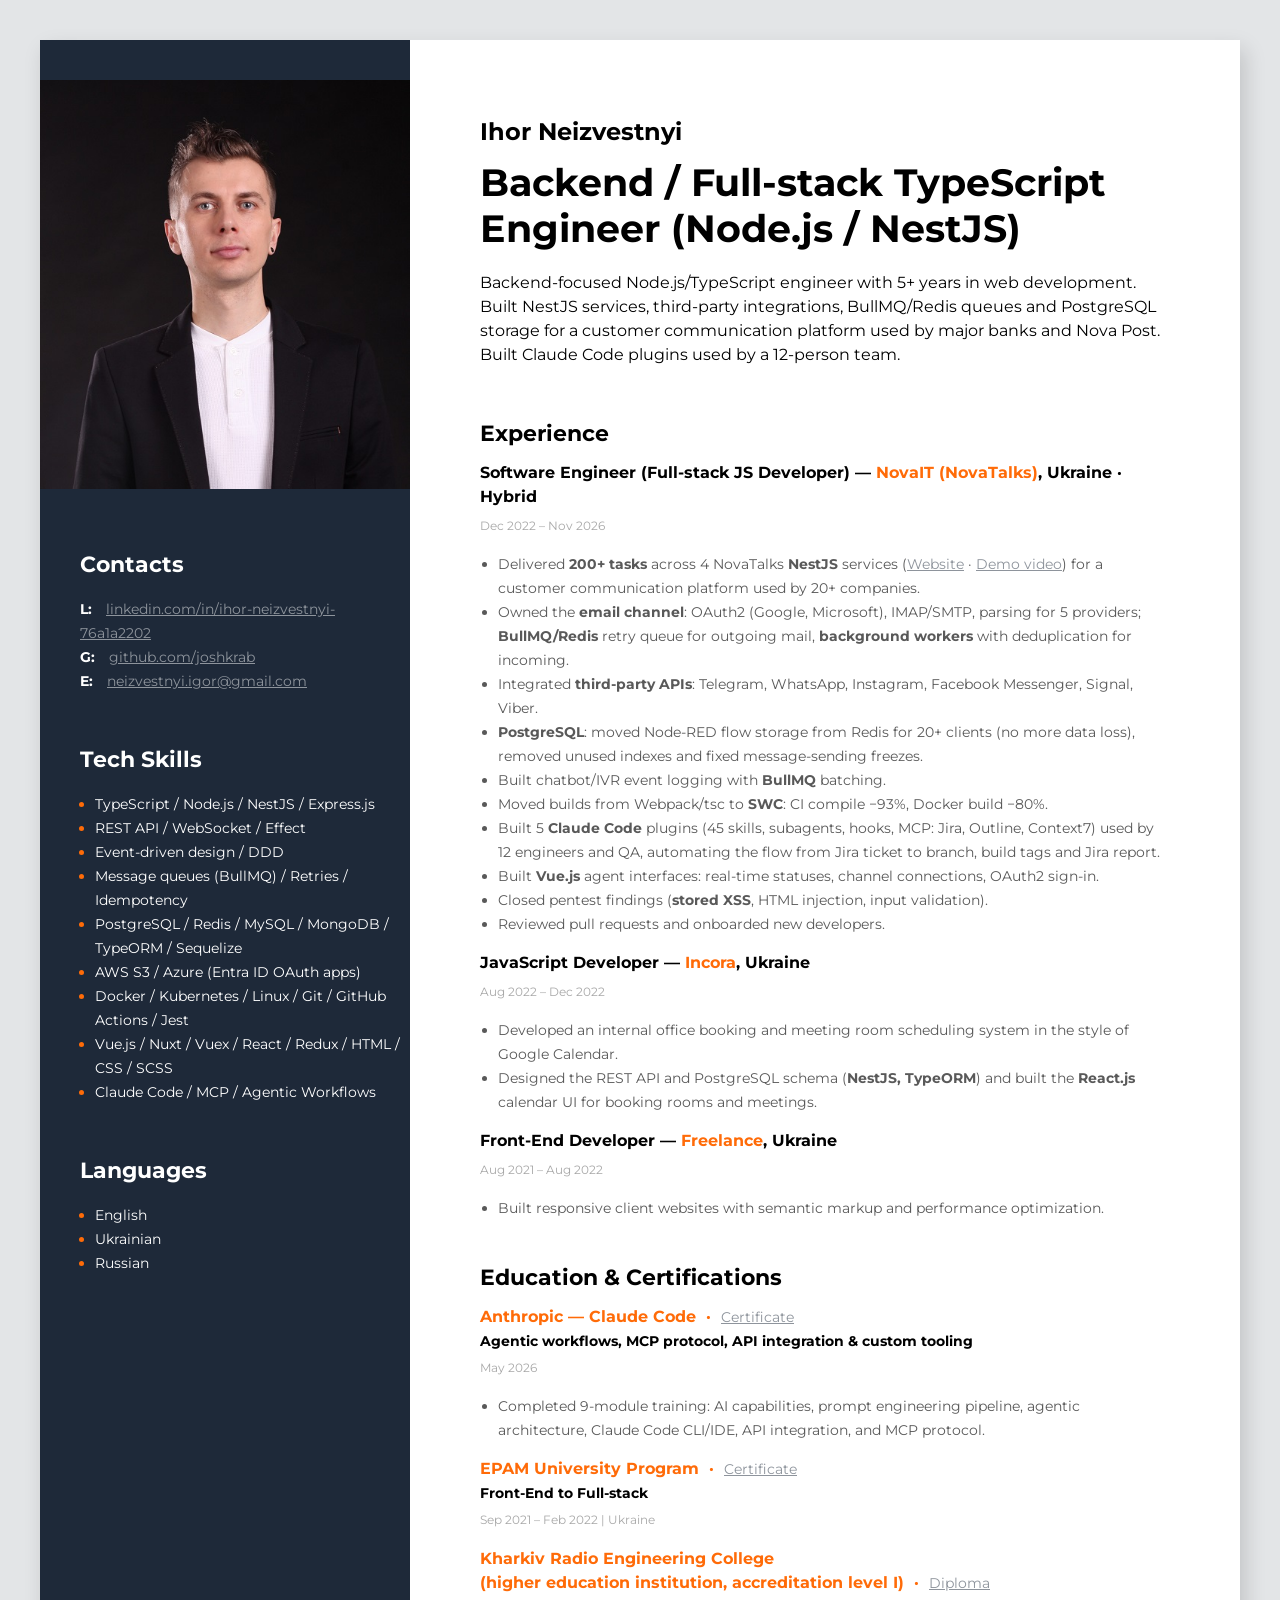
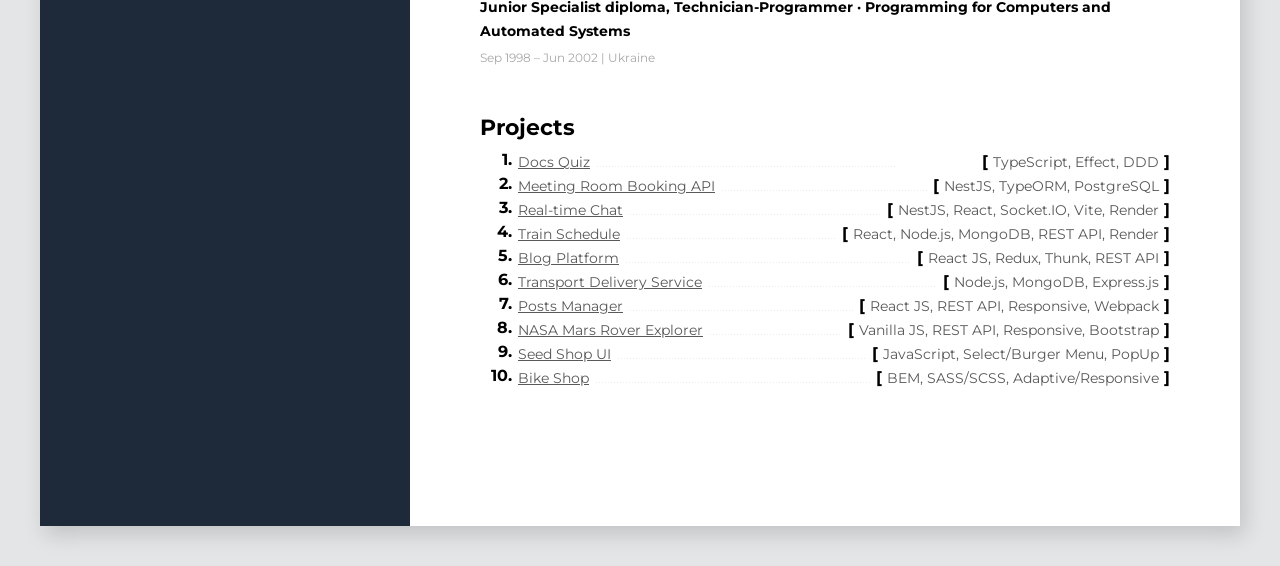
==== commit 9872f943: "fix2311" ====
--- a/index.html
+++ b/index.html
@@ -158,10 +158,10 @@
         <!-- NovaIT -->
         <div>
           <h4 class="profession-title">
-            Full-stack JS Developer —
+            Software Engineer (Full-stack JS Developer) —
             <span class="prof-company">NovaIT (NovaTalks)</span>, Ukraine · Hybrid
           </h4>
-          <span class="profession-time">Jan 2023 – Present</span>
+          <span class="profession-time">Dec 2022 – Nov 2026</span>
           <ul class="profession-duties">
             <li class="profession-duties-item">
               Delivered <b>200+ tasks</b> across 4 NovaTalks <b>NestJS</b> services
@@ -214,7 +214,7 @@
             JavaScript Developer —
             <span class="prof-company">Incora</span>, Ukraine
           </h4>
-          <span class="profession-time">Aug 2022 – Jan 2023</span>
+          <span class="profession-time">Aug 2022 – Dec 2022</span>
           <ul class="profession-duties">
             <li class="profession-duties-item">
               Developed an internal office booking and meeting room scheduling system in the style of Google Calendar.
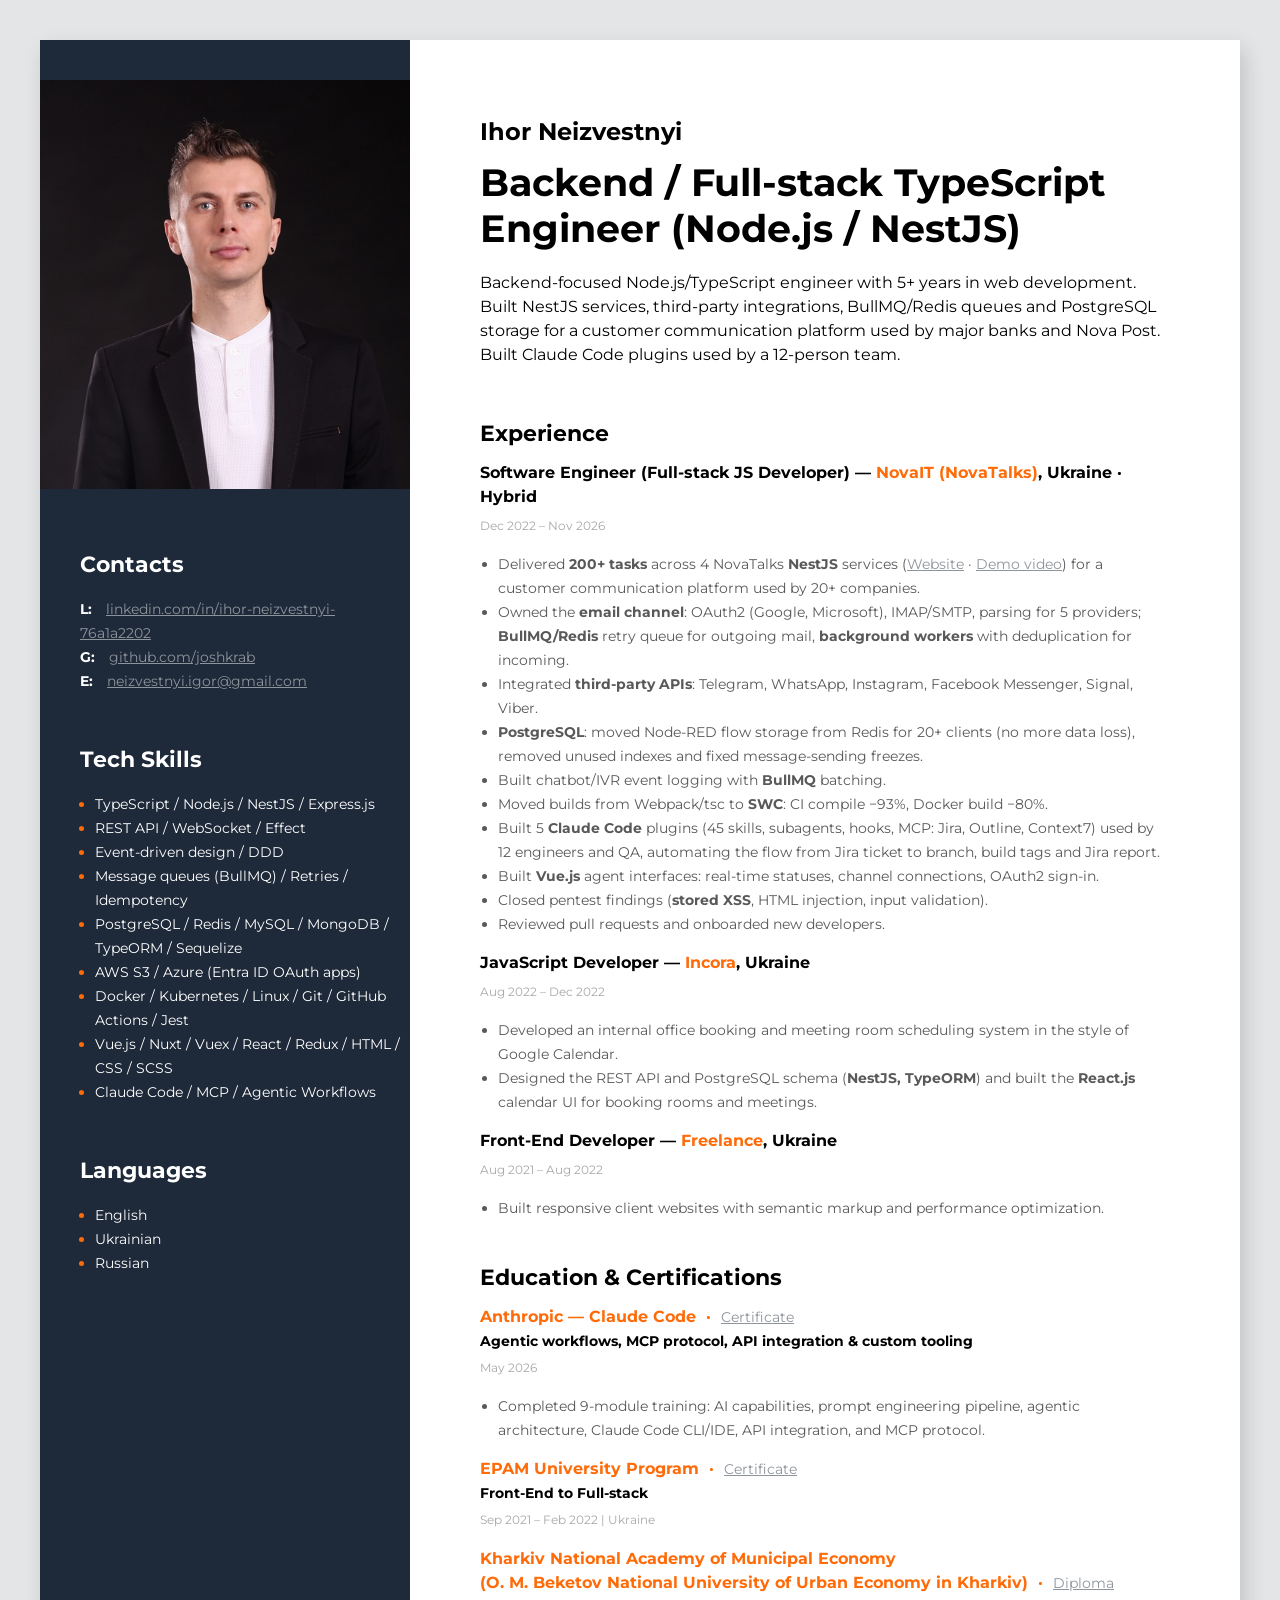
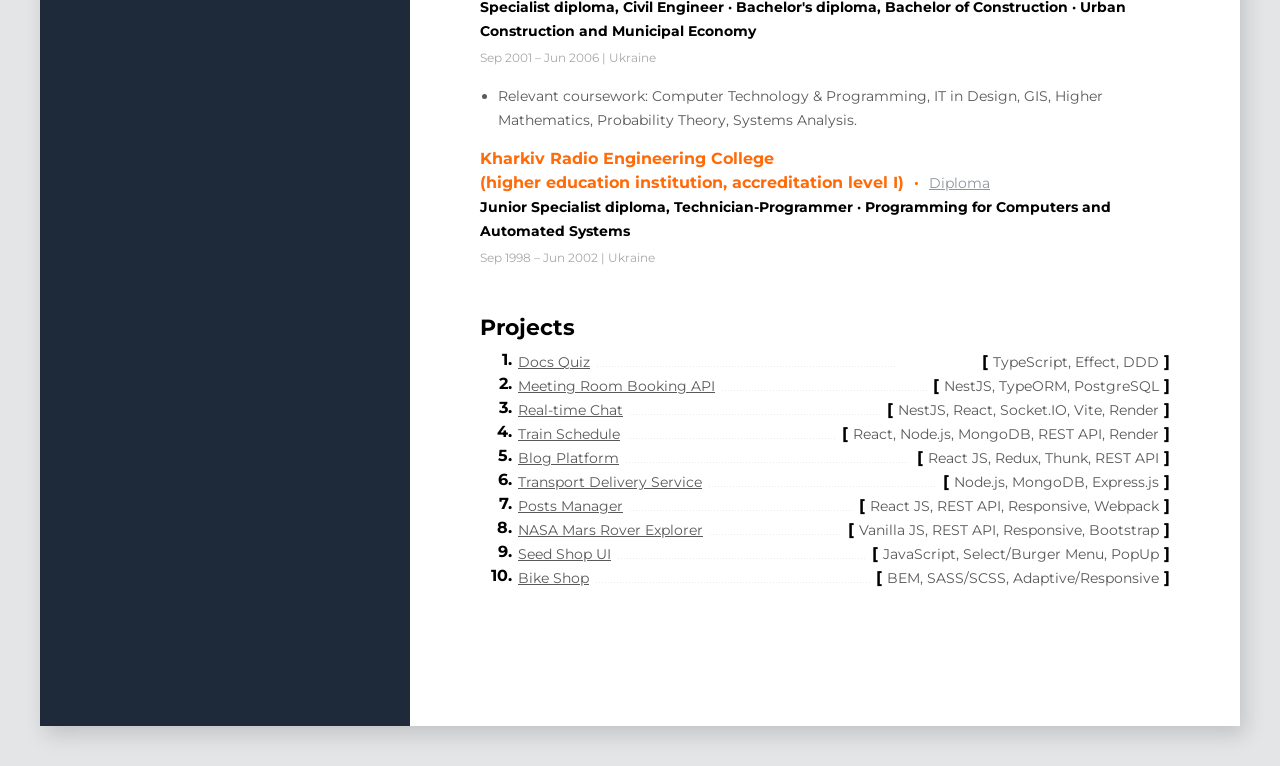
==== commit 55fee7aa: "fix24nov" ====
--- a/index.html
+++ b/index.html
@@ -275,6 +275,25 @@
         </div>
 
         <div class="edu-entry">
+          <p class="university">Kharkiv National Academy of Municipal Economy <br>
+            (O. M. Beketov National University of Urban Economy in Kharkiv)
+            &nbsp;·&nbsp;
+            <a target="_blank" class="contacts-link"
+              href="https://www.linkedin.com/in/ihor-neizvestnyi-76a1a2202/overlay/Education/1283361973/treasury/?profileId=ACoAADOkJ8IBAlka952sf1YDm9G2X_8VX7Xbnp8">Diploma</a>
+          </p>
+          <p class="study-profession">Specialist diploma, Civil Engineer · Bachelor's diploma, Bachelor of
+            Construction · Urban Construction and Municipal Economy</p>
+          <span class="profession-time">Sep 2001 – Jun 2006
+            <span class="profession-divider">|</span> Ukraine </span>
+          <ul class="profession-duties">
+            <li class="profession-duties-item">
+              Relevant coursework: Computer Technology &amp; Programming, IT in Design, GIS, Higher Mathematics,
+              Probability Theory, Systems Analysis.
+            </li>
+          </ul>
+        </div>
+
+        <div class="edu-entry">
           <p class="university">Kharkiv Radio Engineering College <br>
             (higher education institution, accreditation level I)
             &nbsp;·&nbsp;
